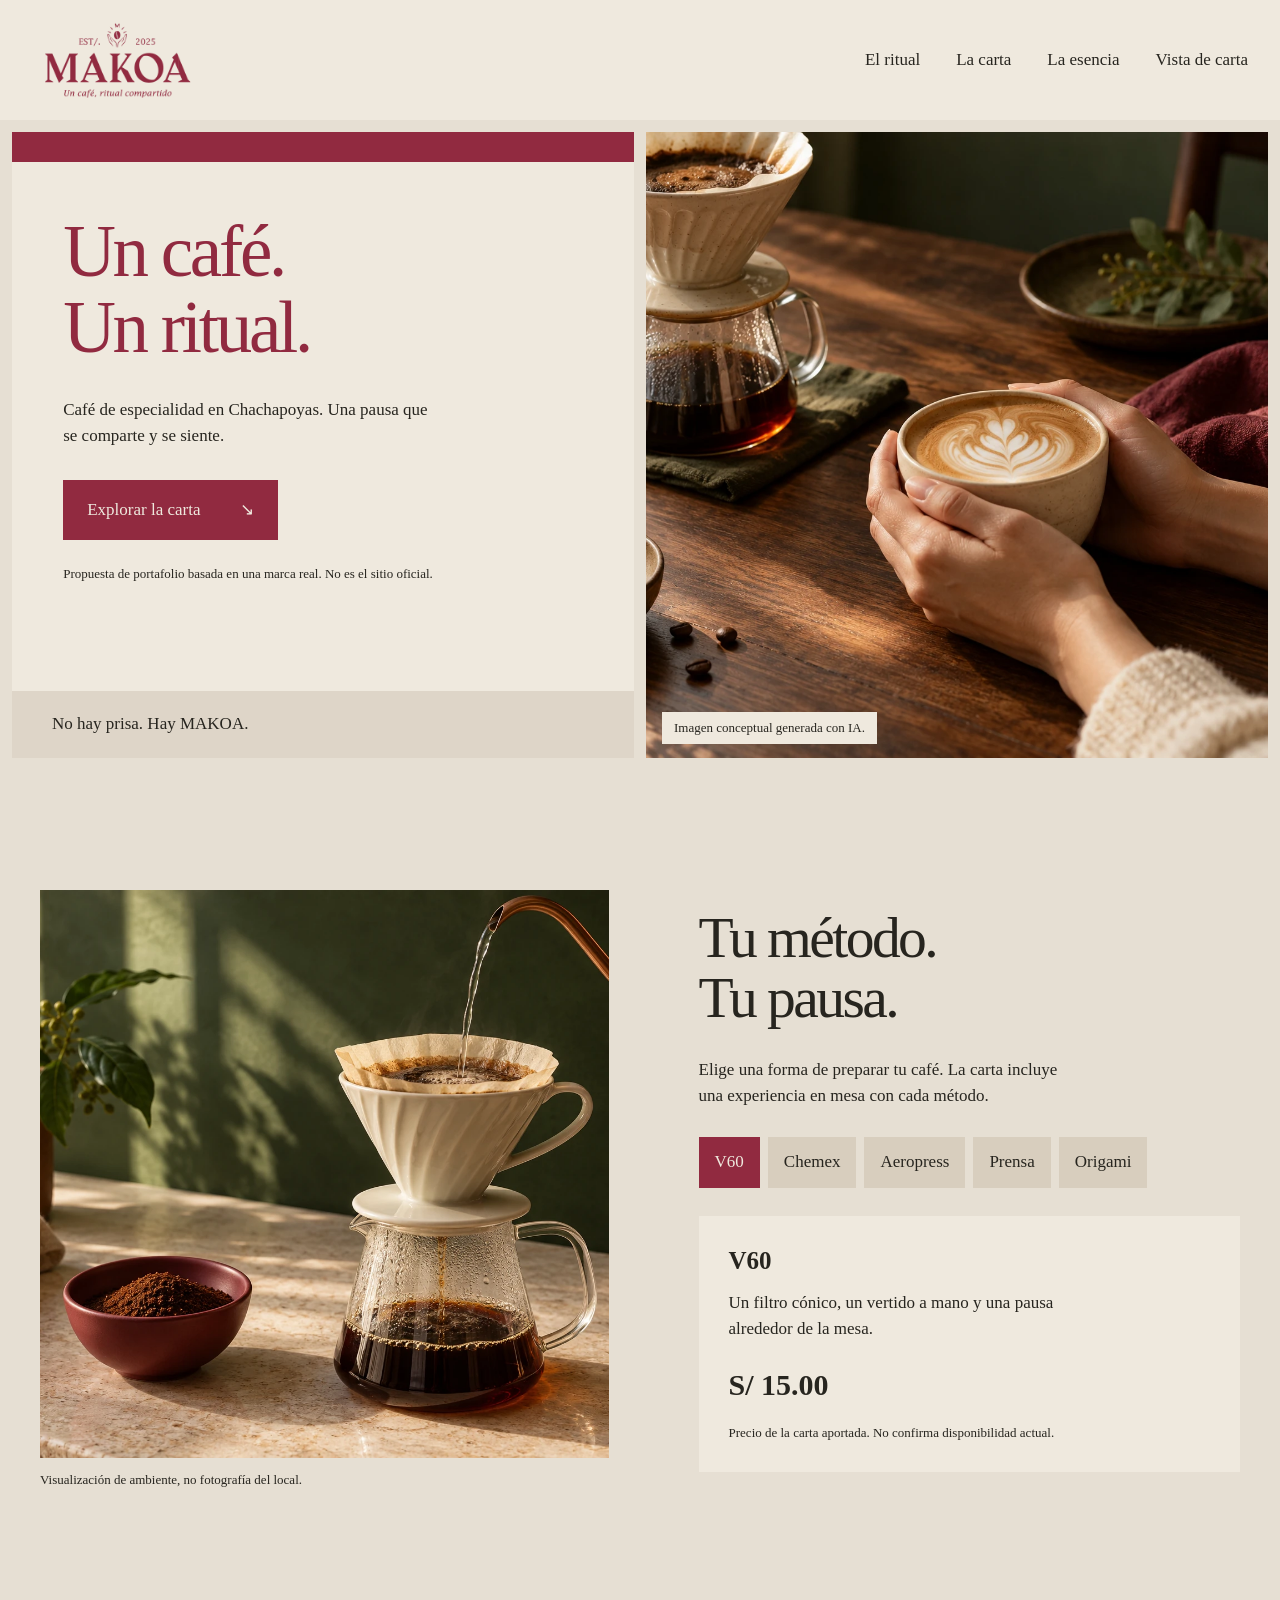
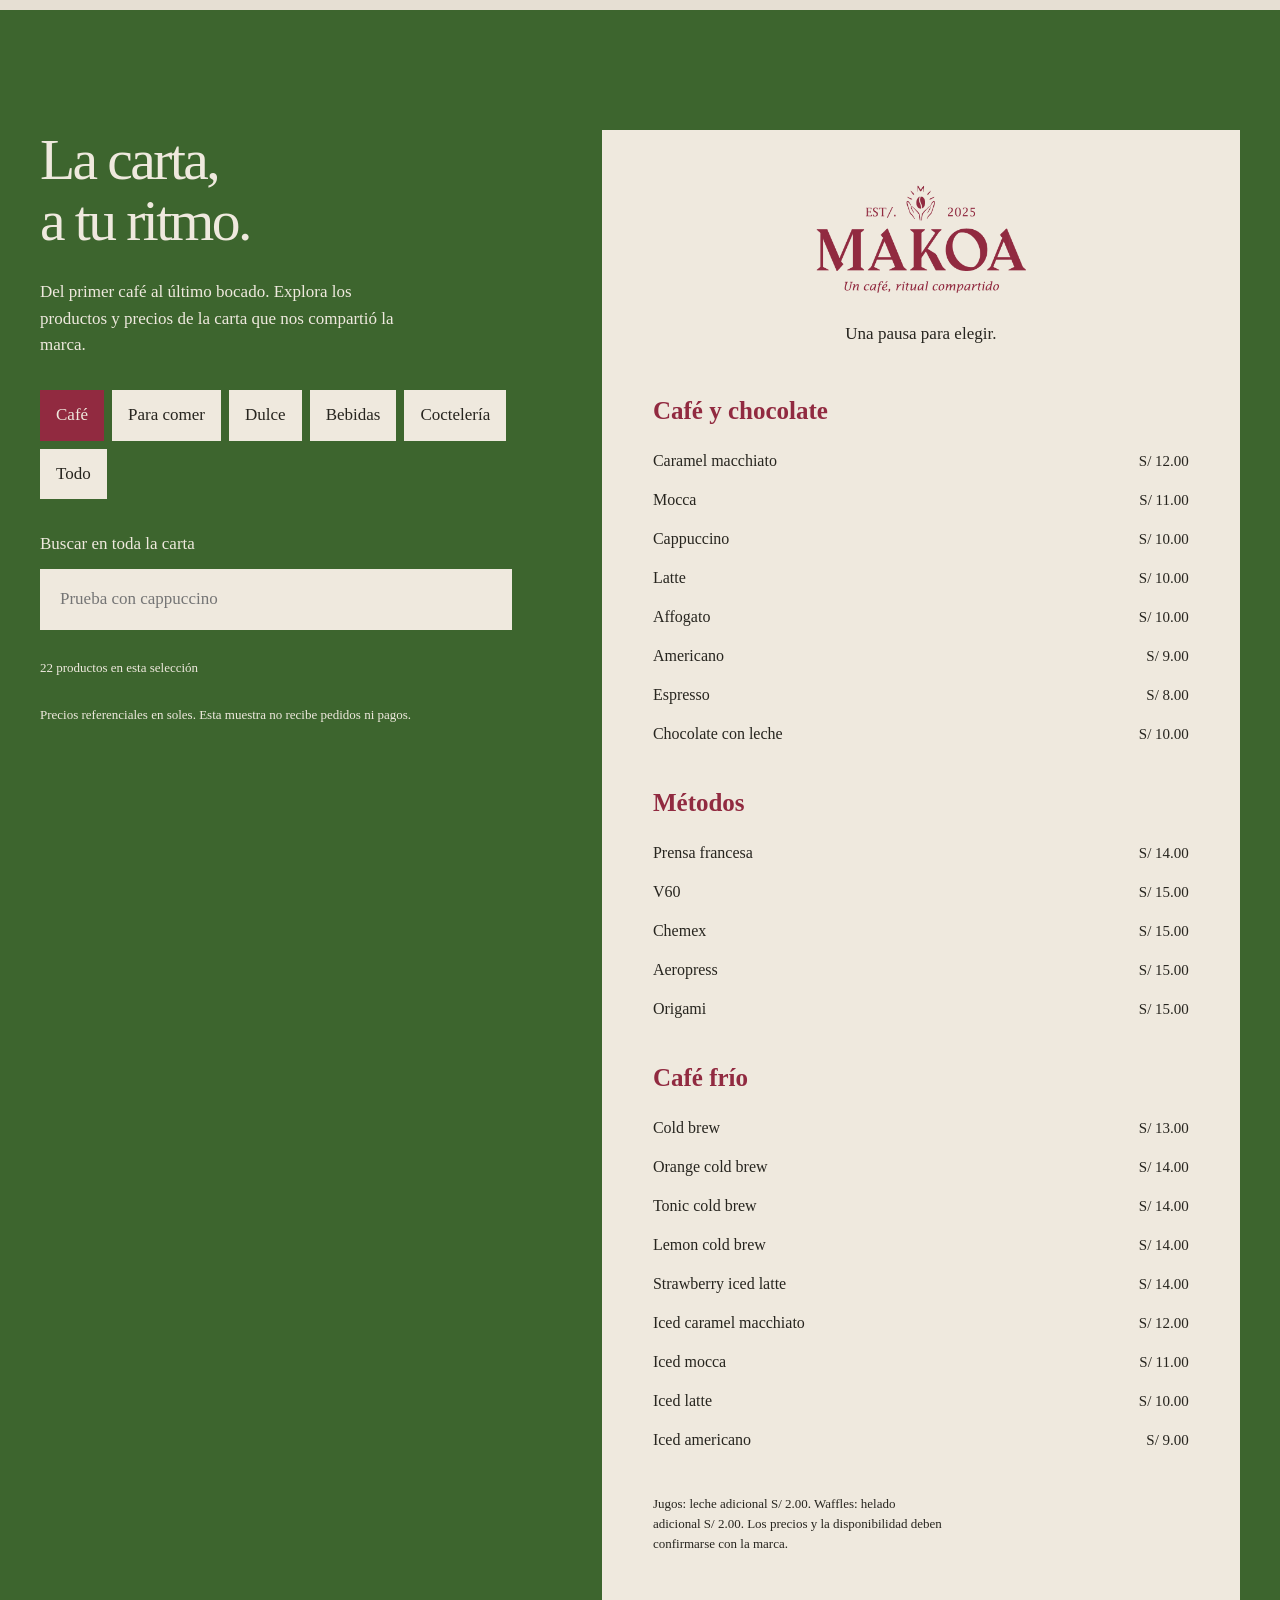
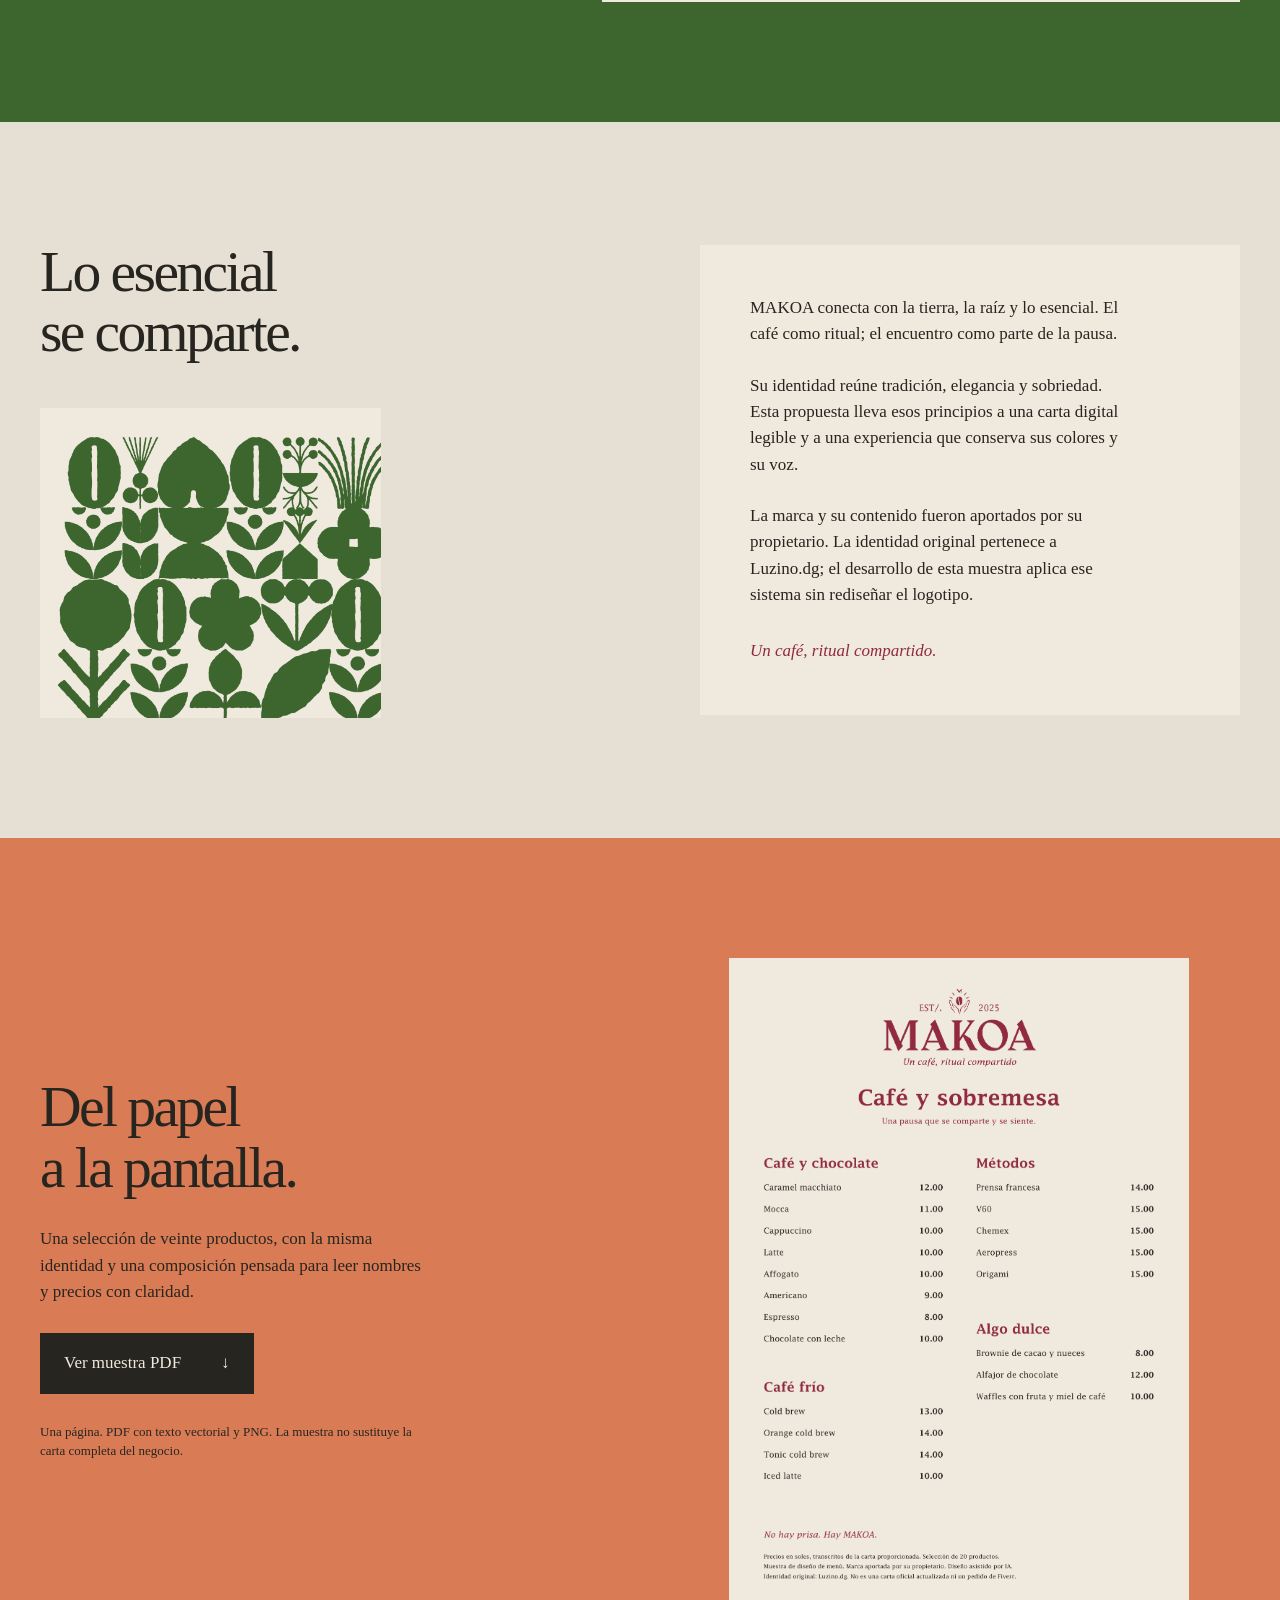
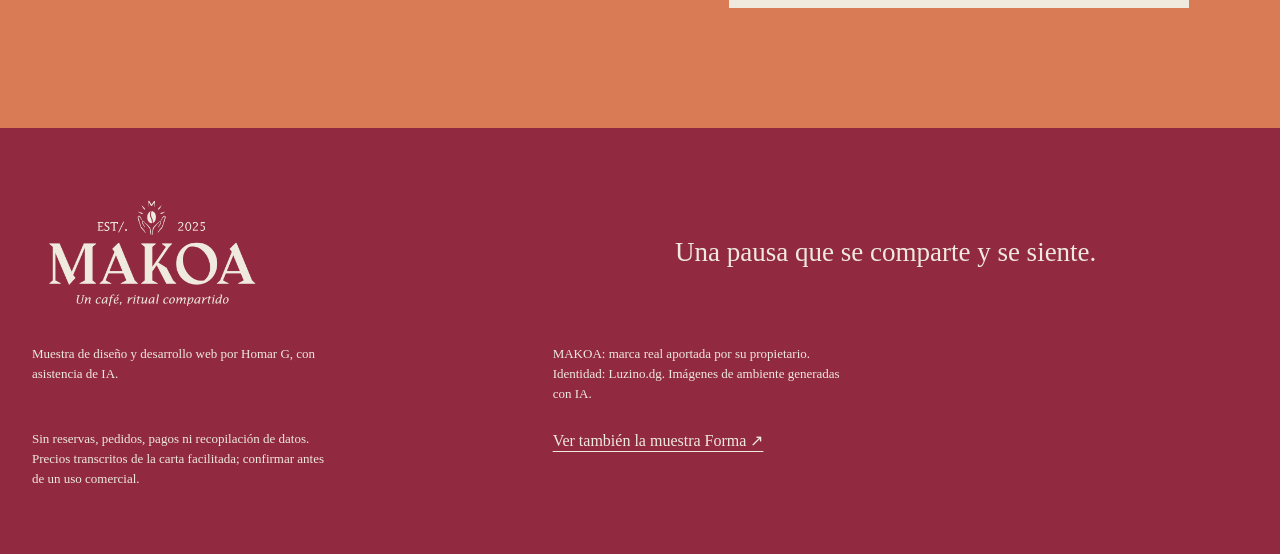
==== makoa/index.html @ bdd4b9a6 "Publish MAKOA as a second responsive portfolio concept Preserve Forma at the root. Add the owner-sup" ====
<!doctype html><html lang="es"><head><meta charset="utf-8"><meta name="viewport" content="width=device-width,initial-scale=1"><title>MAKOA · Un café, ritual compartido · Muestra web</title><meta name="description" content="Muestra de desarrollo web para MAKOA: carta filtrable y métodos de café, basada en identidad y carta aportadas por su propietario."><meta name="theme-color" content="#912A40"><link rel="stylesheet" href="styles.css"><script src="script.js" defer></script></head><body>
<a class="skip" href="#contenido">Saltar al contenido</a><header><a class="brand" href="#inicio" aria-label="MAKOA, inicio"><img src="assets/logo-original.png" width="844" height="416" alt="MAKOA. Un café, ritual compartido."></a><button class="nav-toggle" aria-controls="nav" aria-expanded="false">Menú</button><nav id="nav" aria-label="Navegación principal"><a href="#ritual">El ritual</a><a href="#carta">La carta</a><a href="#esencia">La esencia</a><a href="#vista">Vista de carta</a></nav></header>
<main id="contenido"><section class="hero" id="inicio"><div class="hero-card"><div class="brand-band" aria-hidden="true"></div><div class="hero-copy"><h1>Un café.<br>Un ritual.</h1><p>Café de especialidad en Chachapoyas. Una pausa que se comparte y se siente.</p><a class="button" href="#carta">Explorar la carta <span aria-hidden="true">↘</span></a><p class="small">Propuesta de portafolio basada en una marca real. No es el sitio oficial.</p></div><div class="card-foot">No hay prisa. Hay MAKOA.</div></div><figure class="hero-image"><img src="assets/ritual.webp" width="1536" height="1024" alt="Visualización conceptual de un café entre las manos, con una cafetera de filtro sobre madera."><figcaption>Imagen conceptual generada con IA.</figcaption></figure></section>
<section class="ritual section" id="ritual"><figure><img src="assets/metodo.webp" width="1536" height="1024" loading="lazy" alt="Visualización conceptual de un V60 y una jarra de café bajo luz natural."><figcaption>Visualización de ambiente, no fotografía del local.</figcaption></figure><div class="ritual-copy"><h2>Tu método.<br>Tu pausa.</h2><p>Elige una forma de preparar tu café. La carta incluye una experiencia en mesa con cada método.</p><div class="method-tabs" role="group" aria-label="Elegir método de café"><button data-method="V60" aria-pressed="true">V60</button><button data-method="Chemex" aria-pressed="false">Chemex</button><button data-method="Aeropress" aria-pressed="false">Aeropress</button><button data-method="Prensa francesa" aria-pressed="false">Prensa</button><button data-method="Origami" aria-pressed="false">Origami</button></div><div class="method-result" aria-live="polite"><h3 id="method-name">V60</h3><p id="method-note">Un filtro cónico, un vertido a mano y una pausa alrededor de la mesa.</p><strong id="method-price">S/ 15.00</strong><p class="small">Precio de la carta aportada. No confirma disponibilidad actual.</p></div></div></section>
<section class="menu-section section" id="carta"><div class="menu-intro"><h2>La carta,<br>a tu ritmo.</h2><p>Del primer café al último bocado. Explora los productos y precios de la carta que nos compartió la marca.</p><div class="filters" role="group" aria-label="Filtrar la carta"><button data-filter="cafe" aria-pressed="true">Café</button><button data-filter="comer" aria-pressed="false">Para comer</button><button data-filter="dulce" aria-pressed="false">Dulce</button><button data-filter="bebidas" aria-pressed="false">Bebidas</button><button data-filter="cocktails" aria-pressed="false">Coctelería</button><button data-filter="all" aria-pressed="false">Todo</button></div><label class="search-label" for="menu-search">Buscar en toda la carta</label><input id="menu-search" type="search" placeholder="Prueba con cappuccino" autocomplete="off"><p id="result-count" class="small" role="status">Carta completa disponible sin JavaScript.</p><p class="small">Precios referenciales en soles. Esta muestra no recibe pedidos ni pagos.</p></div><div class="menu-sheet"><div class="menu-sheet-head"><img src="assets/logo-original.png" width="844" height="416" alt="MAKOA"><p>Una pausa para elegir.</p></div><div id="menu-items"><section class="menu-group" data-category="cafe"><h3>Café y chocolate</h3><ul><li data-name="caramel macchiato"><span>Caramel macchiato</span><strong>S/ 12.00</strong></li><li data-name="mocca"><span>Mocca</span><strong>S/ 11.00</strong></li><li data-name="cappuccino"><span>Cappuccino</span><strong>S/ 10.00</strong></li><li data-name="latte"><span>Latte</span><strong>S/ 10.00</strong></li><li data-name="affogato"><span>Affogato</span><strong>S/ 10.00</strong></li><li data-name="americano"><span>Americano</span><strong>S/ 9.00</strong></li><li data-name="espresso"><span>Espresso</span><strong>S/ 8.00</strong></li><li data-name="chocolate con leche"><span>Chocolate con leche</span><strong>S/ 10.00</strong></li></ul></section><section class="menu-group" data-category="cafe"><h3>Métodos</h3><ul><li data-name="prensa francesa"><span>Prensa francesa</span><strong>S/ 14.00</strong></li><li data-name="v60"><span>V60</span><strong>S/ 15.00</strong></li><li data-name="chemex"><span>Chemex</span><strong>S/ 15.00</strong></li><li data-name="aeropress"><span>Aeropress</span><strong>S/ 15.00</strong></li><li data-name="origami"><span>Origami</span><strong>S/ 15.00</strong></li></ul></section><section class="menu-group" data-category="cafe"><h3>Café frío</h3><ul><li data-name="cold brew"><span>Cold brew</span><strong>S/ 13.00</strong></li><li data-name="orange cold brew"><span>Orange cold brew</span><strong>S/ 14.00</strong></li><li data-name="tonic cold brew"><span>Tonic cold brew</span><strong>S/ 14.00</strong></li><li data-name="lemon cold brew"><span>Lemon cold brew</span><strong>S/ 14.00</strong></li><li data-name="strawberry iced latte"><span>Strawberry iced latte</span><strong>S/ 14.00</strong></li><li data-name="iced caramel macchiato"><span>Iced caramel macchiato</span><strong>S/ 12.00</strong></li><li data-name="iced mocca"><span>Iced mocca</span><strong>S/ 11.00</strong></li><li data-name="iced latte"><span>Iced latte</span><strong>S/ 10.00</strong></li><li data-name="iced americano"><span>Iced americano</span><strong>S/ 9.00</strong></li></ul></section><section class="menu-group" data-category="comer"><h3>Desayunos</h3><ul><li data-name="desayuno chachapoyas"><span>Desayuno Chachapoyas</span><strong>S/ 20.00</strong></li><li data-name="desayuno regional"><span>Desayuno regional</span><strong>S/ 18.00</strong></li><li data-name="desayuno americano"><span>Desayuno americano</span><strong>S/ 16.00</strong></li></ul></section><section class="menu-group" data-category="comer"><h3>Brunch</h3><ul><li data-name="soufflé makoa"><span>Soufflé MAKOA</span><strong>S/ 20.00</strong></li><li data-name="hamburguesa de res"><span>Hamburguesa de res</span><strong>S/ 16.00</strong></li></ul></section><section class="menu-group" data-category="comer"><h3>Ensaladas</h3><ul><li data-name="a lo pobre"><span>A lo pobre</span><strong>S/ 20.00</strong></li><li data-name="makoa"><span>MAKOA</span><strong>S/ 20.00</strong></li><li data-name="chacha"><span>Chacha</span><strong>S/ 16.00</strong></li><li data-name="césar"><span>César</span><strong>S/ 16.00</strong></li></ul></section><section class="menu-group" data-category="comer"><h3>Opciones veganas</h3><ul><li data-name="green salad"><span>Green salad</span><strong>S/ 16.00</strong></li><li data-name="red burger"><span>Red burger</span><strong>S/ 15.00</strong></li></ul></section><section class="menu-group" data-category="comer"><h3>Piqueos</h3><ul><li data-name="patacones rellenos"><span>Patacones rellenos</span><strong>S/ 24.00</strong></li><li data-name="alitas bbq, acevichadas o maracuyá"><span>Alitas BBQ, acevichadas o maracuyá</span><strong>S/ 24.00</strong></li><li data-name="tequeños artesanales"><span>Tequeños artesanales</span><strong>S/ 18.00</strong></li><li data-name="tamal de cerdo"><span>Tamal de cerdo</span><strong>S/ 5.00</strong></li><li data-name="humita de queso"><span>Humita de queso</span><strong>S/ 5.00</strong></li><li data-name="juane de pollo"><span>Juane de pollo</span><strong>S/ 10.00</strong></li></ul></section><section class="menu-group" data-category="comer"><h3>Sándwiches</h3><ul><li data-name="pollo con apio"><span>Pollo con apio</span><strong>S/ 9.00</strong></li><li data-name="mixto en ciabatta"><span>Mixto en ciabatta</span><strong>S/ 11.00</strong></li><li data-name="triple clásico"><span>Triple clásico</span><strong>S/ 12.00</strong></li><li data-name="sándwich de chancho frito"><span>Sándwich de chancho frito</span><strong>S/ 14.00</strong></li></ul></section><section class="menu-group" data-category="dulce"><h3>Postres</h3><ul><li data-name="brownie de cacao y nueces"><span>Brownie de cacao y nueces</span><strong>S/ 8.00</strong></li><li data-name="alfajor de chocolate"><span>Alfajor de chocolate</span><strong>S/ 12.00</strong></li><li data-name="waffles con fruta y miel de café"><span>Waffles con fruta y miel de café</span><strong>S/ 10.00</strong></li><li data-name="mango"><span>Mango</span><strong>S/ 15.00</strong></li><li data-name="grano de café"><span>Grano de café</span><strong>S/ 15.00</strong></li><li data-name="coco"><span>Coco</span><strong>S/ 15.00</strong></li></ul></section><section class="menu-group" data-category="bebidas"><h3>Infusiones naturales</h3><ul><li data-name="manzanilla"><span>Manzanilla</span><strong>S/ 5.00</strong></li><li data-name="menta"><span>Menta</span><strong>S/ 5.00</strong></li><li data-name="cedrón"><span>Cedrón</span><strong>S/ 5.00</strong></li><li data-name="hierba luisa"><span>Hierba luisa</span><strong>S/ 6.00</strong></li><li data-name="menta y limón"><span>Menta y limón</span><strong>S/ 6.00</strong></li><li data-name="frutos rojos"><span>Frutos rojos</span><strong>S/ 7.00</strong></li><li data-name="jamaica"><span>Jamaica</span><strong>S/ 7.00</strong></li><li data-name="mate de coca"><span>Mate de coca</span><strong>S/ 5.00</strong></li></ul></section><section class="menu-group" data-category="bebidas"><h3>Frappes</h3><ul><li data-name="café"><span>Café</span><strong>S/ 13.00</strong></li><li data-name="mocca"><span>Mocca</span><strong>S/ 13.00</strong></li><li data-name="oreo"><span>Oreo</span><strong>S/ 13.00</strong></li><li data-name="menta"><span>Menta</span><strong>S/ 13.00</strong></li><li data-name="fresa"><span>Fresa</span><strong>S/ 13.00</strong></li></ul></section><section class="menu-group" data-category="bebidas"><h3>Jugos naturales</h3><ul><li data-name="arándano"><span>Arándano</span><strong>S/ 11.00</strong></li><li data-name="fresa"><span>Fresa</span><strong>S/ 10.00</strong></li><li data-name="mango"><span>Mango</span><strong>S/ 8.00</strong></li><li data-name="melón"><span>Melón</span><strong>S/ 9.00</strong></li><li data-name="plátano"><span>Plátano</span><strong>S/ 9.00</strong></li><li data-name="naranja"><span>Naranja</span><strong>S/ 8.00</strong></li><li data-name="papaya"><span>Papaya</span><strong>S/ 7.00</strong></li><li data-name="piña"><span>Piña</span><strong>S/ 7.00</strong></li></ul></section><section class="menu-group" data-category="cocktails"><h3>Coctelería suave</h3><ul><li data-name="negroni de café"><span>Negroni de café</span><strong>S/ 20.00</strong></li><li data-name="rojo pasión"><span>Rojo pasión</span><strong>S/ 20.00</strong></li><li data-name="spritz andino"><span>Spritz andino</span><strong>S/ 20.00</strong></li><li data-name="amazonas"><span>Amazonas</span><strong>S/ 20.00</strong></li><li data-name="espresso martini"><span>Espresso Martini</span><strong>S/ 18.00</strong></li><li data-name="chilcano"><span>Chilcano</span><strong>S/ 15.00</strong></li><li data-name="pisco sour"><span>Pisco sour</span><strong>S/ 15.00</strong></li></ul></section><section class="menu-group" data-category="bebidas"><h3>Otras bebidas</h3><ul><li data-name="cerveza artesanal"><span>Cerveza artesanal</span><strong>S/ 13.00</strong></li><li data-name="gaseosa"><span>Gaseosa</span><strong>S/ 5.00</strong></li><li data-name="agua sin gas"><span>Agua sin gas</span><strong>S/ 4.00</strong></li><li data-name="agua con gas"><span>Agua con gas</span><strong>S/ 4.00</strong></li></ul></section></div><p id="no-results" hidden>No encontramos ese producto. Prueba otra búsqueda o muestra todo.</p><p class="menu-notes">Jugos: leche adicional S/ 2.00. Waffles: helado adicional S/ 2.00. Los precios y la disponibilidad deben confirmarse con la marca.</p></div></section>
<section class="essence section" id="esencia"><div class="essence-title"><h2>Lo esencial<br>se comparte.</h2><img src="assets/patron-original.png" loading="lazy" width="2280" height="2075" alt="Patrón vegetal original del manual de identidad de MAKOA."></div><div class="brand-letter"><p>MAKOA conecta con la tierra, la raíz y lo esencial. El café como ritual; el encuentro como parte de la pausa.</p><p>Su identidad reúne tradición, elegancia y sobriedad. Esta propuesta lleva esos principios a una carta digital legible y a una experiencia que conserva sus colores y su voz.</p><p>La marca y su contenido fueron aportados por su propietario. La identidad original pertenece a Luzino.dg; el desarrollo de esta muestra aplica ese sistema sin rediseñar el logotipo.</p><p class="signature">Un café, ritual compartido.</p></div></section>
<section class="preview-section section" id="vista"><div class="preview-copy"><h2>Del papel<br>a la pantalla.</h2><p>Una selección de veinte productos, con la misma identidad y una composición pensada para leer nombres y precios con claridad.</p><a class="button" href="assets/makoa-menu-seleccion.pdf" download>Ver muestra PDF <span aria-hidden="true">↓</span></a><p class="small">Una página. PDF con texto vectorial y PNG. La muestra no sustituye la carta completa del negocio.</p></div><a class="menu-preview" href="assets/makoa-menu-seleccion.pdf" aria-label="Abrir la muestra de carta en PDF"><img src="assets/menu-seleccion.png" width="1273" height="1800" loading="lazy" alt="Diseño de una selección de veinte productos de MAKOA, con el logo original y precios en soles."></a><img class="menu-detail" src="assets/menu-detalle.png" width="1273" height="980" loading="lazy" alt="Detalle de la composición y alineación de precios de la muestra de menú MAKOA."></section></main>
<footer><img src="assets/logo-claro.png" width="840" height="416" alt="MAKOA"><p>Una pausa que se comparte y se siente.</p><div><p>Muestra de diseño y desarrollo web por Homar G, con asistencia de IA.</p><p>MAKOA: marca real aportada por su propietario. Identidad: Luzino.dg. Imágenes de ambiente generadas con IA.</p><p>Sin reservas, pedidos, pagos ni recopilación de datos. Precios transcritos de la carta facilitada; confirmar antes de un uso comercial.</p><a href="../">Ver también la muestra Forma ↗</a></div></footer></body></html>
---- makoa/styles.css ----
*{box-sizing:border-box}html{scroll-behavior:smooth;scroll-padding-top:22px}body{margin:0;background:#e6dfd3;color:#27251f;font-family:'Lucida Fax',Georgia,serif;font-size:17px;line-height:1.55}button,input{font:inherit}a{color:inherit}img{display:block;max-width:100%;height:auto}button,a,input{-webkit-tap-highlight-color:transparent}button,a.button{touch-action:manipulation}button{cursor:pointer}a:focus-visible,button:focus-visible,input:focus-visible{outline:3px solid #3d652e;outline-offset:6px}button:active,.button:active{transform:scale(.98)}.skip{position:absolute;left:16px;top:-70px;background:#efe9de;padding:12px;z-index:20}.skip:focus{top:12px}header{max-width:1480px;margin:auto;padding:18px 32px;display:flex;align-items:center;justify-content:space-between;gap:24px;background:#efe9de}.brand{width:170px;display:block}.brand img{width:100%}nav{display:flex;gap:36px;align-items:center}nav a{text-decoration:none;padding:12px 0}nav a:hover{text-decoration:underline;text-underline-offset:6px}.nav-toggle{display:none}.hero{max-width:1480px;margin:auto;display:grid;grid-template-columns:1fr 1fr;gap:12px;padding:12px;min-height:650px}.hero-card{background:#efe9de;display:flex;flex-direction:column}.brand-band{height:30px;background:#912a40}.hero-copy{padding:52px clamp(26px,4vw,66px) 30px;flex:1}h1,h2,h3,p{margin:0}h1,h2{font-weight:400;letter-spacing:-.045em;line-height:1.05}h1{font-size:clamp(52px,5.7vw,88px);color:#912a40}h2{font-size:clamp(43px,4.5vw,68px)}h3{font-size:25px;line-height:1.2;font-weight:600}p{max-width:45ch}.hero-copy>p{margin:30px 0}.button{background:#912a40;color:#efe9de;display:inline-flex;align-items:center;justify-content:space-between;gap:40px;text-decoration:none;padding:17px 24px;min-height:54px;transition:transform 160ms cubic-bezier(.2,.8,.2,1)}.button:hover{background:#792236}.small{font-size:13px;line-height:1.5;max-width:58ch}.hero-copy>.small{margin:24px 0 0}.card-foot{padding:20px 40px;background:#ded5c8;font-size:17px}.hero-image{margin:0;position:relative;min-height:580px;overflow:hidden}.hero-image>img{width:100%;height:100%;object-fit:cover;object-position:58% center;animation:drift 18s ease-in-out infinite alternate}.hero-image figcaption{position:absolute;bottom:14px;left:16px;padding:6px 12px;background:#efe9de;font-size:13px}.section{max-width:1440px;margin:0 auto;padding:120px 40px;scroll-margin-top:20px}.ritual{display:grid;grid-template-columns:1.05fr 1fr;align-items:center;gap:90px}.ritual figure{margin:0}.ritual figure img{width:100%;aspect-ratio:1/1;object-fit:cover}.ritual figcaption{font-size:13px;margin-top:12px}.ritual-copy>p{margin:28px 0}.method-tabs,.filters{display:flex;gap:8px;flex-wrap:wrap}.method-tabs button,.filters button{background:#d8cebe;color:#27251f;border:0;padding:12px 16px;min-height:48px;transition:transform 160ms cubic-bezier(.2,.8,.2,1)}.method-tabs button[aria-pressed=true],.filters button[aria-pressed=true]{background:#912a40;color:#efe9de}.method-result{margin-top:28px;background:#efe9de;padding:30px}.method-result p{margin-top:14px}.method-result>strong{display:block;font-size:30px;margin-top:20px;font-variant-numeric:tabular-nums}.menu-section{display:grid;grid-template-columns:.85fr 1.15fr;gap:90px;background:#3d652e;color:#efe9de;max-width:none;padding-left:max(40px,calc((100% - 1360px)/2));padding-right:max(40px,calc((100% - 1360px)/2));align-items:start}.menu-intro{position:sticky;top:28px;max-width:480px}.menu-intro>p{margin:28px 0}.filters{margin:32px 0}.filters button{background:#efe9de}.filters button[aria-pressed=true]{background:#912a40}.search-label{display:block;margin-bottom:12px}#menu-search{width:100%;min-width:0;padding:15px 18px;background:#efe9de;color:#27251f;border:2px solid transparent;border-radius:0;font-size:17px;min-height:54px}#menu-search:focus-visible{outline-color:#efe9de}.menu-sheet{background:#efe9de;color:#27251f;padding:48px clamp(26px,4vw,62px)}.menu-sheet-head{text-align:center;margin-bottom:48px}.menu-sheet-head img{width:245px;margin:auto}.menu-sheet-head p{margin:22px auto 0}.menu-group{margin:0 0 42px}.menu-group h3{color:#912a40;margin-bottom:23px;font-size:25px}.menu-group ul{list-style:none;padding:0;margin:0}.menu-group li{display:flex;justify-content:space-between;align-items:baseline;gap:20px;margin-bottom:15px;font-size:16px;line-height:1.5}.menu-group li span{max-width:73%;overflow-wrap:anywhere}.menu-group li strong{white-space:nowrap;font-size:15px;font-variant-numeric:tabular-nums;font-weight:400}.menu-notes{font-size:13px;margin-top:30px}#no-results{padding:30px 0}.essence{display:grid;grid-template-columns:1fr 1fr;gap:120px;align-items:center}.essence-title img{width:80%;margin-top:45px;max-height:310px;object-fit:contain;object-position:left}.brand-letter{background:#efe9de;padding:50px}.brand-letter p{margin-bottom:25px}.brand-letter .signature{color:#912a40;font-style:italic;margin:30px 0 0}.preview-section{display:grid;grid-template-columns:1fr 1fr;gap:75px;align-items:center;background:#d97c56}.preview-copy>p{margin:28px 0}.preview-copy .button{background:#27251f}.menu-preview{display:block;max-width:460px;justify-self:center;transition:transform 200ms cubic-bezier(.2,.8,.2,1)}.menu-preview:hover{transform:translateY(-5px)}.menu-detail{display:none}footer{background:#912a40;color:#efe9de;padding:65px max(32px,calc((100% - 1360px)/2));display:grid;grid-template-columns:1fr 1fr;gap:32px 70px}footer>img{width:240px}footer>p{align-self:center;font-size:27px}footer>div{grid-column:1/-1;display:grid;grid-template-columns:1fr 1.4fr;gap:24px;font-size:13px}footer a{font-size:16px;text-underline-offset:5px}body.js .menu-group[hidden],body.js .menu-group li[hidden],[hidden]{display:none!important}@keyframes drift{from{transform:scale(1)}to{transform:scale(1.045)}}@media(max-width:1000px){nav{gap:22px}.section{padding:90px 28px}.ritual,.essence{gap:45px}.menu-section{gap:40px}.hero-copy{padding:40px 30px}.brand-letter{padding:35px}}@media(max-width:700px){body{font-size:16px}header{padding:12px 20px}.brand{width:135px}.nav-toggle{display:block;border:0;background:#912a40;color:#efe9de;padding:12px 17px;min-height:46px}nav{display:none;position:absolute;top:95px;left:16px;right:16px;padding:22px;background:#efe9de;z-index:5;box-shadow:0 12px 25px #27251f22}nav.open{display:flex;flex-direction:column;gap:4px;align-items:stretch}nav a{padding:12px}.hero{display:flex;flex-direction:column;gap:0;padding:0 12px 12px;min-height:0}.hero-image{order:-1;height:290px;min-height:0}.hero-image>img{height:290px;object-position:center 54%}.hero-image figcaption{bottom:10px;font-size:13px}.hero-copy{padding:34px 24px 26px}h1{font-size:52px}h2{font-size:38px}h3{font-size:23px}.brand-band{height:18px}.hero-copy>p{margin:24px 0}.small{font-size:13px}.card-foot{padding:18px 24px}.section{padding:74px 22px}.ritual,.essence,.preview-section,.menu-section{grid-template-columns:1fr;gap:40px}.ritual figure img{aspect-ratio:4/3}.ritual-copy>p{margin:24px 0}.method-result{padding:24px}.method-tabs button,.filters button{font-size:15px;padding:11px 12px}.menu-intro{position:static;max-width:none}.menu-sheet{padding:32px 22px}.menu-sheet-head img{width:220px}.menu-group li{gap:12px}.menu-group li span{max-width:69%}.menu-group li strong{font-size:14px}.menu-group h3{font-size:23px}.brand-letter{padding:28px}.essence-title img{display:none}.menu-preview{max-width:390px;width:100%}footer{padding:42px 22px;grid-template-columns:1fr;gap:28px}footer>img{width:220px}footer>p{font-size:24px}footer>div{grid-template-columns:1fr;gap:20px}.preview-copy .button{width:100%}}@media(max-width:360px){h1{font-size:47px}h2{font-size:34px}.hero-copy{padding:30px 20px}.section{padding-left:18px;padding-right:18px}.menu-sheet{padding:28px 18px}.menu-group li{font-size:15px}.menu-group li strong{font-size:13px}}@media(prefers-reduced-motion:reduce){html{scroll-behavior:auto}*,*:before,*:after{animation:none!important;transition:none!important}.hero-image>img{transform:none!important}}
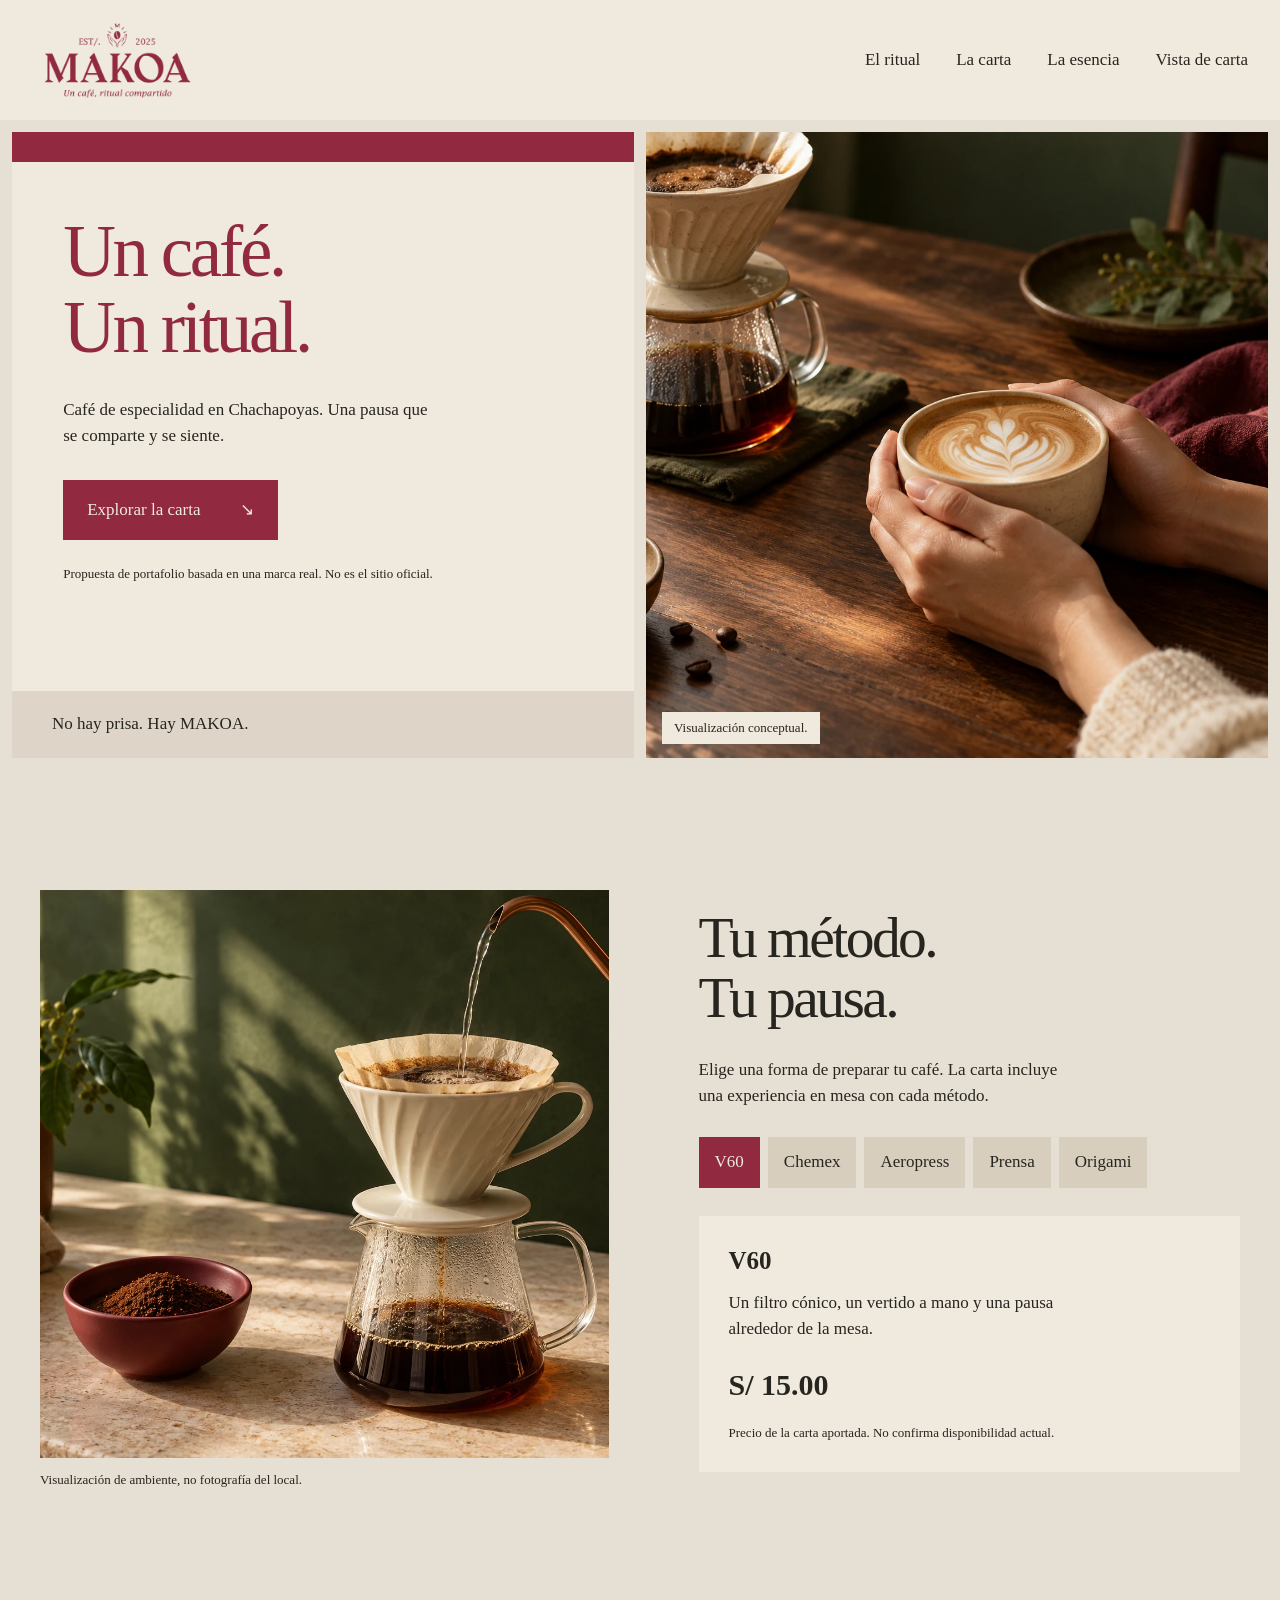
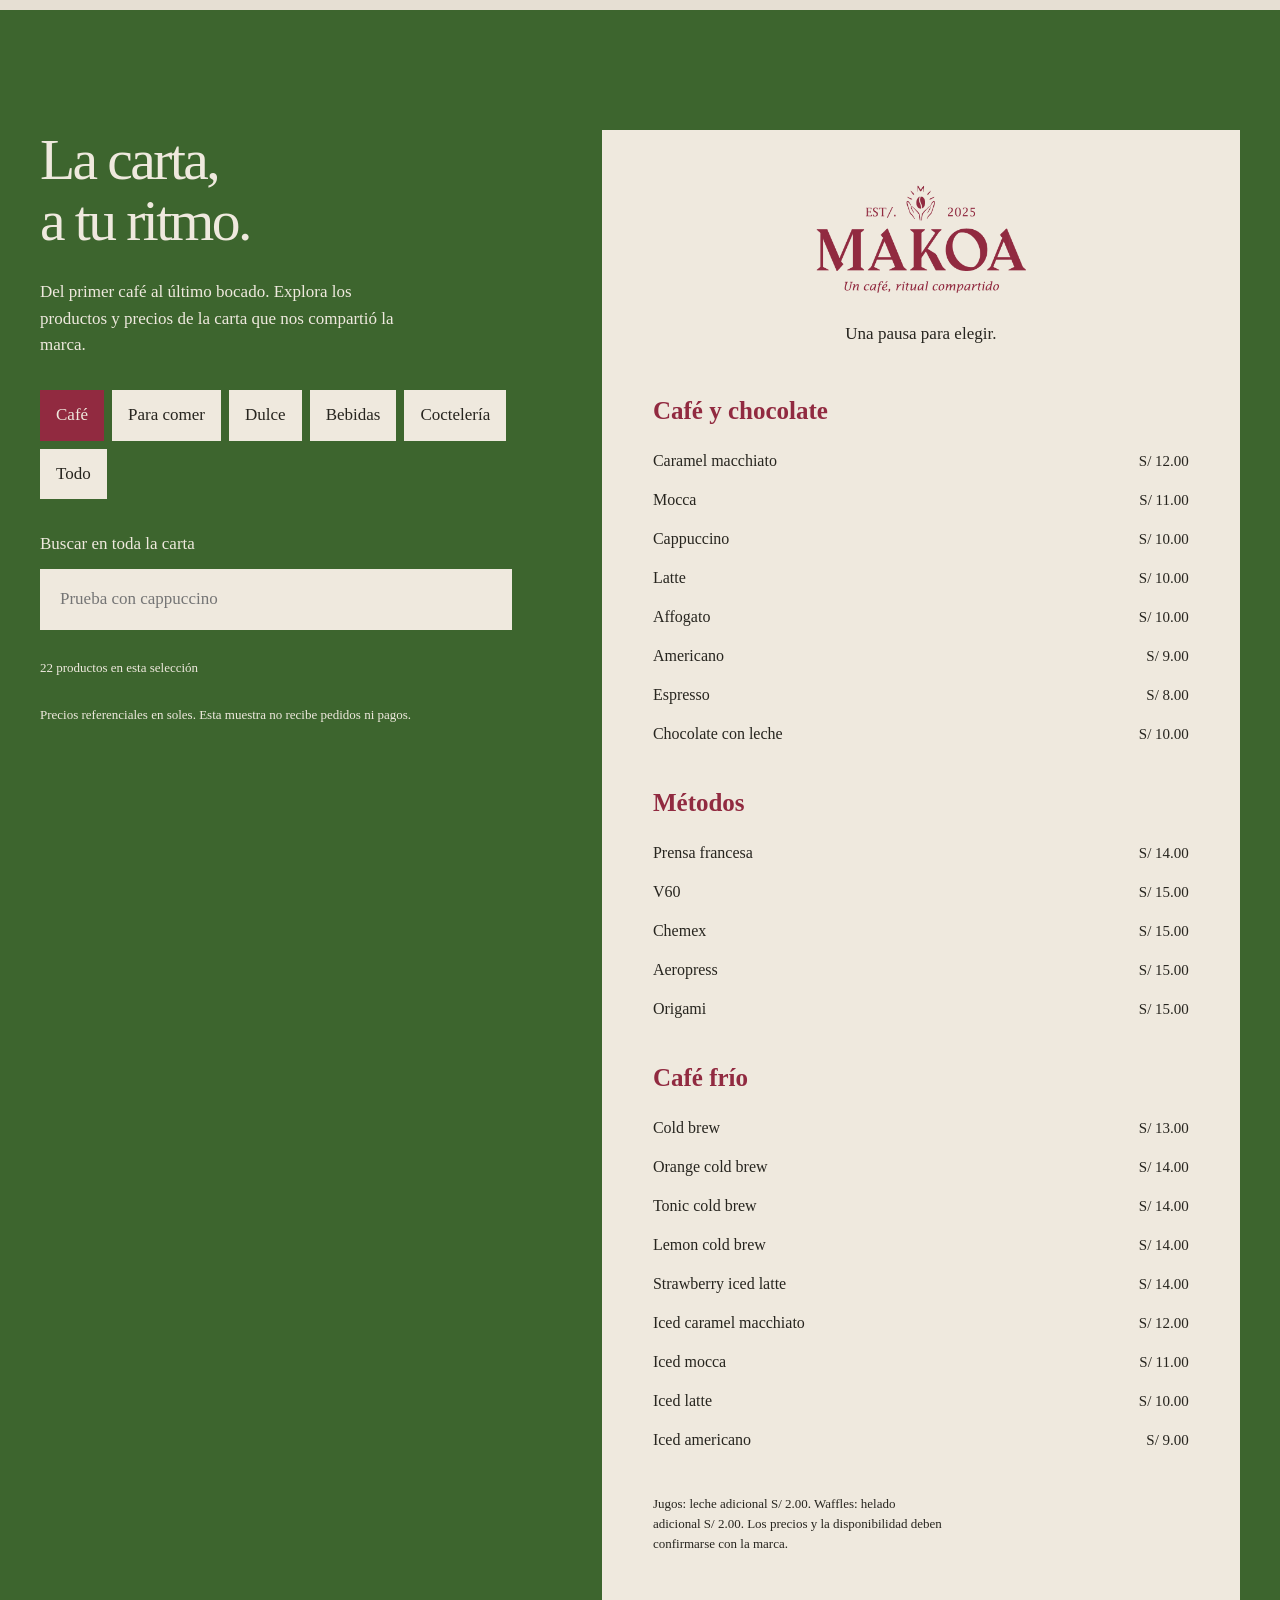
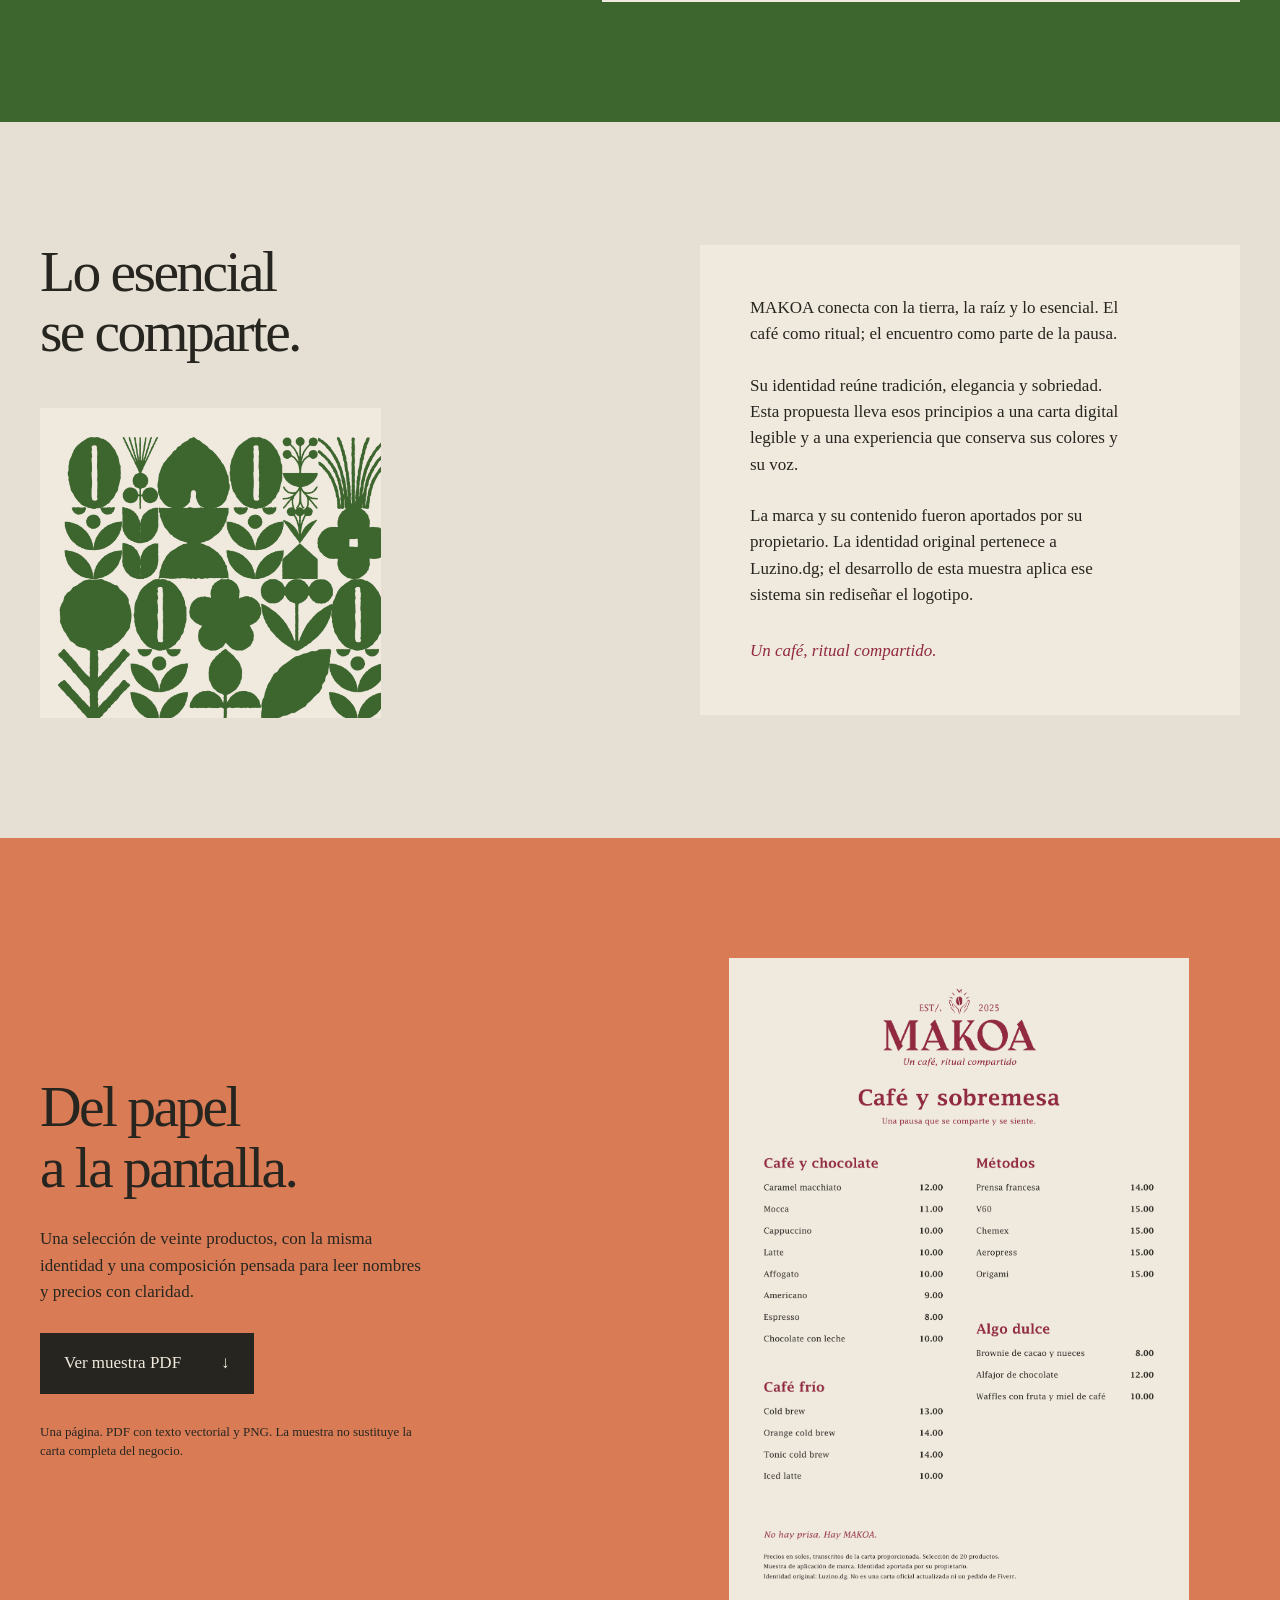
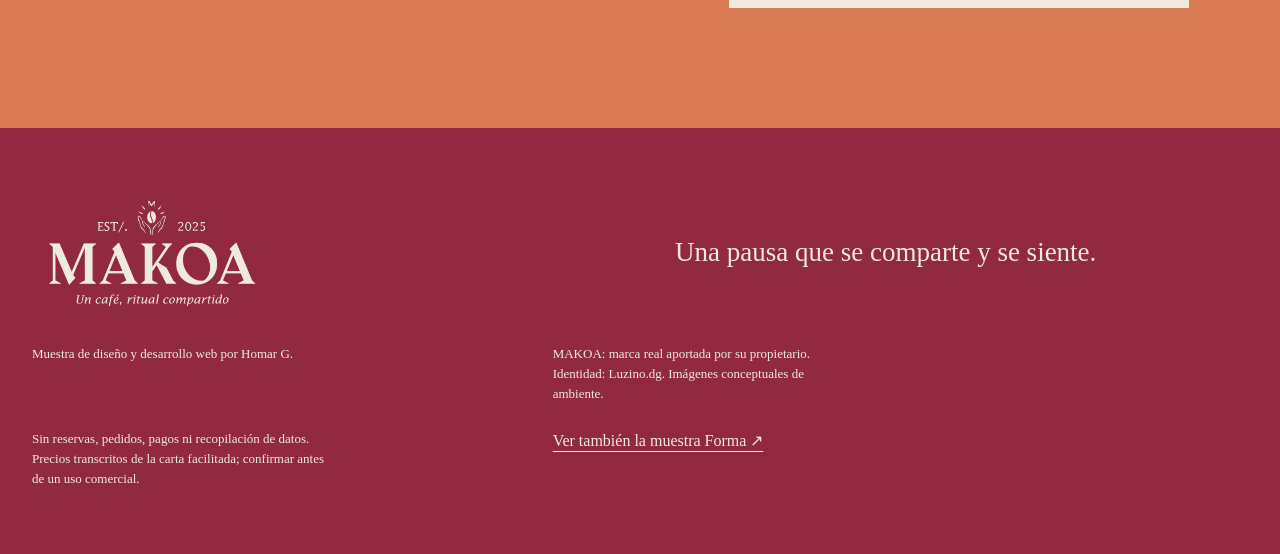
==== commit 6f6277b1: "Refine MAKOA web presentation for the website portfolio" ====
--- a/makoa/index.html
+++ b/makoa/index.html
@@ -1,8 +1,8 @@
 <!doctype html><html lang="es"><head><meta charset="utf-8"><meta name="viewport" content="width=device-width,initial-scale=1"><title>MAKOA · Un café, ritual compartido · Muestra web</title><meta name="description" content="Muestra de desarrollo web para MAKOA: carta filtrable y métodos de café, basada en identidad y carta aportadas por su propietario."><meta name="theme-color" content="#912A40"><link rel="stylesheet" href="styles.css"><script src="script.js" defer></script></head><body>
 <a class="skip" href="#contenido">Saltar al contenido</a><header><a class="brand" href="#inicio" aria-label="MAKOA, inicio"><img src="assets/logo-original.png" width="844" height="416" alt="MAKOA. Un café, ritual compartido."></a><button class="nav-toggle" aria-controls="nav" aria-expanded="false">Menú</button><nav id="nav" aria-label="Navegación principal"><a href="#ritual">El ritual</a><a href="#carta">La carta</a><a href="#esencia">La esencia</a><a href="#vista">Vista de carta</a></nav></header>
-<main id="contenido"><section class="hero" id="inicio"><div class="hero-card"><div class="brand-band" aria-hidden="true"></div><div class="hero-copy"><h1>Un café.<br>Un ritual.</h1><p>Café de especialidad en Chachapoyas. Una pausa que se comparte y se siente.</p><a class="button" href="#carta">Explorar la carta <span aria-hidden="true">↘</span></a><p class="small">Propuesta de portafolio basada en una marca real. No es el sitio oficial.</p></div><div class="card-foot">No hay prisa. Hay MAKOA.</div></div><figure class="hero-image"><img src="assets/ritual.webp" width="1536" height="1024" alt="Visualización conceptual de un café entre las manos, con una cafetera de filtro sobre madera."><figcaption>Imagen conceptual generada con IA.</figcaption></figure></section>
+<main id="contenido"><section class="hero" id="inicio"><div class="hero-card"><div class="brand-band" aria-hidden="true"></div><div class="hero-copy"><h1>Un café.<br>Un ritual.</h1><p>Café de especialidad en Chachapoyas. Una pausa que se comparte y se siente.</p><a class="button" href="#carta">Explorar la carta <span aria-hidden="true">↘</span></a><p class="small">Propuesta de portafolio basada en una marca real. No es el sitio oficial.</p></div><div class="card-foot">No hay prisa. Hay MAKOA.</div></div><figure class="hero-image"><img src="assets/ritual.webp" width="1536" height="1024" alt="Visualización conceptual de un café entre las manos, con una cafetera de filtro sobre madera."><figcaption>Visualización conceptual.</figcaption></figure></section>
 <section class="ritual section" id="ritual"><figure><img src="assets/metodo.webp" width="1536" height="1024" loading="lazy" alt="Visualización conceptual de un V60 y una jarra de café bajo luz natural."><figcaption>Visualización de ambiente, no fotografía del local.</figcaption></figure><div class="ritual-copy"><h2>Tu método.<br>Tu pausa.</h2><p>Elige una forma de preparar tu café. La carta incluye una experiencia en mesa con cada método.</p><div class="method-tabs" role="group" aria-label="Elegir método de café"><button data-method="V60" aria-pressed="true">V60</button><button data-method="Chemex" aria-pressed="false">Chemex</button><button data-method="Aeropress" aria-pressed="false">Aeropress</button><button data-method="Prensa francesa" aria-pressed="false">Prensa</button><button data-method="Origami" aria-pressed="false">Origami</button></div><div class="method-result" aria-live="polite"><h3 id="method-name">V60</h3><p id="method-note">Un filtro cónico, un vertido a mano y una pausa alrededor de la mesa.</p><strong id="method-price">S/ 15.00</strong><p class="small">Precio de la carta aportada. No confirma disponibilidad actual.</p></div></div></section>
 <section class="menu-section section" id="carta"><div class="menu-intro"><h2>La carta,<br>a tu ritmo.</h2><p>Del primer café al último bocado. Explora los productos y precios de la carta que nos compartió la marca.</p><div class="filters" role="group" aria-label="Filtrar la carta"><button data-filter="cafe" aria-pressed="true">Café</button><button data-filter="comer" aria-pressed="false">Para comer</button><button data-filter="dulce" aria-pressed="false">Dulce</button><button data-filter="bebidas" aria-pressed="false">Bebidas</button><button data-filter="cocktails" aria-pressed="false">Coctelería</button><button data-filter="all" aria-pressed="false">Todo</button></div><label class="search-label" for="menu-search">Buscar en toda la carta</label><input id="menu-search" type="search" placeholder="Prueba con cappuccino" autocomplete="off"><p id="result-count" class="small" role="status">Carta completa disponible sin JavaScript.</p><p class="small">Precios referenciales en soles. Esta muestra no recibe pedidos ni pagos.</p></div><div class="menu-sheet"><div class="menu-sheet-head"><img src="assets/logo-original.png" width="844" height="416" alt="MAKOA"><p>Una pausa para elegir.</p></div><div id="menu-items"><section class="menu-group" data-category="cafe"><h3>Café y chocolate</h3><ul><li data-name="caramel macchiato"><span>Caramel macchiato</span><strong>S/ 12.00</strong></li><li data-name="mocca"><span>Mocca</span><strong>S/ 11.00</strong></li><li data-name="cappuccino"><span>Cappuccino</span><strong>S/ 10.00</strong></li><li data-name="latte"><span>Latte</span><strong>S/ 10.00</strong></li><li data-name="affogato"><span>Affogato</span><strong>S/ 10.00</strong></li><li data-name="americano"><span>Americano</span><strong>S/ 9.00</strong></li><li data-name="espresso"><span>Espresso</span><strong>S/ 8.00</strong></li><li data-name="chocolate con leche"><span>Chocolate con leche</span><strong>S/ 10.00</strong></li></ul></section><section class="menu-group" data-category="cafe"><h3>Métodos</h3><ul><li data-name="prensa francesa"><span>Prensa francesa</span><strong>S/ 14.00</strong></li><li data-name="v60"><span>V60</span><strong>S/ 15.00</strong></li><li data-name="chemex"><span>Chemex</span><strong>S/ 15.00</strong></li><li data-name="aeropress"><span>Aeropress</span><strong>S/ 15.00</strong></li><li data-name="origami"><span>Origami</span><strong>S/ 15.00</strong></li></ul></section><section class="menu-group" data-category="cafe"><h3>Café frío</h3><ul><li data-name="cold brew"><span>Cold brew</span><strong>S/ 13.00</strong></li><li data-name="orange cold brew"><span>Orange cold brew</span><strong>S/ 14.00</strong></li><li data-name="tonic cold brew"><span>Tonic cold brew</span><strong>S/ 14.00</strong></li><li data-name="lemon cold brew"><span>Lemon cold brew</span><strong>S/ 14.00</strong></li><li data-name="strawberry iced latte"><span>Strawberry iced latte</span><strong>S/ 14.00</strong></li><li data-name="iced caramel macchiato"><span>Iced caramel macchiato</span><strong>S/ 12.00</strong></li><li data-name="iced mocca"><span>Iced mocca</span><strong>S/ 11.00</strong></li><li data-name="iced latte"><span>Iced latte</span><strong>S/ 10.00</strong></li><li data-name="iced americano"><span>Iced americano</span><strong>S/ 9.00</strong></li></ul></section><section class="menu-group" data-category="comer"><h3>Desayunos</h3><ul><li data-name="desayuno chachapoyas"><span>Desayuno Chachapoyas</span><strong>S/ 20.00</strong></li><li data-name="desayuno regional"><span>Desayuno regional</span><strong>S/ 18.00</strong></li><li data-name="desayuno americano"><span>Desayuno americano</span><strong>S/ 16.00</strong></li></ul></section><section class="menu-group" data-category="comer"><h3>Brunch</h3><ul><li data-name="soufflé makoa"><span>Soufflé MAKOA</span><strong>S/ 20.00</strong></li><li data-name="hamburguesa de res"><span>Hamburguesa de res</span><strong>S/ 16.00</strong></li></ul></section><section class="menu-group" data-category="comer"><h3>Ensaladas</h3><ul><li data-name="a lo pobre"><span>A lo pobre</span><strong>S/ 20.00</strong></li><li data-name="makoa"><span>MAKOA</span><strong>S/ 20.00</strong></li><li data-name="chacha"><span>Chacha</span><strong>S/ 16.00</strong></li><li data-name="césar"><span>César</span><strong>S/ 16.00</strong></li></ul></section><section class="menu-group" data-category="comer"><h3>Opciones veganas</h3><ul><li data-name="green salad"><span>Green salad</span><strong>S/ 16.00</strong></li><li data-name="red burger"><span>Red burger</span><strong>S/ 15.00</strong></li></ul></section><section class="menu-group" data-category="comer"><h3>Piqueos</h3><ul><li data-name="patacones rellenos"><span>Patacones rellenos</span><strong>S/ 24.00</strong></li><li data-name="alitas bbq, acevichadas o maracuyá"><span>Alitas BBQ, acevichadas o maracuyá</span><strong>S/ 24.00</strong></li><li data-name="tequeños artesanales"><span>Tequeños artesanales</span><strong>S/ 18.00</strong></li><li data-name="tamal de cerdo"><span>Tamal de cerdo</span><strong>S/ 5.00</strong></li><li data-name="humita de queso"><span>Humita de queso</span><strong>S/ 5.00</strong></li><li data-name="juane de pollo"><span>Juane de pollo</span><strong>S/ 10.00</strong></li></ul></section><section class="menu-group" data-category="comer"><h3>Sándwiches</h3><ul><li data-name="pollo con apio"><span>Pollo con apio</span><strong>S/ 9.00</strong></li><li data-name="mixto en ciabatta"><span>Mixto en ciabatta</span><strong>S/ 11.00</strong></li><li data-name="triple clásico"><span>Triple clásico</span><strong>S/ 12.00</strong></li><li data-name="sándwich de chancho frito"><span>Sándwich de chancho frito</span><strong>S/ 14.00</strong></li></ul></section><section class="menu-group" data-category="dulce"><h3>Postres</h3><ul><li data-name="brownie de cacao y nueces"><span>Brownie de cacao y nueces</span><strong>S/ 8.00</strong></li><li data-name="alfajor de chocolate"><span>Alfajor de chocolate</span><strong>S/ 12.00</strong></li><li data-name="waffles con fruta y miel de café"><span>Waffles con fruta y miel de café</span><strong>S/ 10.00</strong></li><li data-name="mango"><span>Mango</span><strong>S/ 15.00</strong></li><li data-name="grano de café"><span>Grano de café</span><strong>S/ 15.00</strong></li><li data-name="coco"><span>Coco</span><strong>S/ 15.00</strong></li></ul></section><section class="menu-group" data-category="bebidas"><h3>Infusiones naturales</h3><ul><li data-name="manzanilla"><span>Manzanilla</span><strong>S/ 5.00</strong></li><li data-name="menta"><span>Menta</span><strong>S/ 5.00</strong></li><li data-name="cedrón"><span>Cedrón</span><strong>S/ 5.00</strong></li><li data-name="hierba luisa"><span>Hierba luisa</span><strong>S/ 6.00</strong></li><li data-name="menta y limón"><span>Menta y limón</span><strong>S/ 6.00</strong></li><li data-name="frutos rojos"><span>Frutos rojos</span><strong>S/ 7.00</strong></li><li data-name="jamaica"><span>Jamaica</span><strong>S/ 7.00</strong></li><li data-name="mate de coca"><span>Mate de coca</span><strong>S/ 5.00</strong></li></ul></section><section class="menu-group" data-category="bebidas"><h3>Frappes</h3><ul><li data-name="café"><span>Café</span><strong>S/ 13.00</strong></li><li data-name="mocca"><span>Mocca</span><strong>S/ 13.00</strong></li><li data-name="oreo"><span>Oreo</span><strong>S/ 13.00</strong></li><li data-name="menta"><span>Menta</span><strong>S/ 13.00</strong></li><li data-name="fresa"><span>Fresa</span><strong>S/ 13.00</strong></li></ul></section><section class="menu-group" data-category="bebidas"><h3>Jugos naturales</h3><ul><li data-name="arándano"><span>Arándano</span><strong>S/ 11.00</strong></li><li data-name="fresa"><span>Fresa</span><strong>S/ 10.00</strong></li><li data-name="mango"><span>Mango</span><strong>S/ 8.00</strong></li><li data-name="melón"><span>Melón</span><strong>S/ 9.00</strong></li><li data-name="plátano"><span>Plátano</span><strong>S/ 9.00</strong></li><li data-name="naranja"><span>Naranja</span><strong>S/ 8.00</strong></li><li data-name="papaya"><span>Papaya</span><strong>S/ 7.00</strong></li><li data-name="piña"><span>Piña</span><strong>S/ 7.00</strong></li></ul></section><section class="menu-group" data-category="cocktails"><h3>Coctelería suave</h3><ul><li data-name="negroni de café"><span>Negroni de café</span><strong>S/ 20.00</strong></li><li data-name="rojo pasión"><span>Rojo pasión</span><strong>S/ 20.00</strong></li><li data-name="spritz andino"><span>Spritz andino</span><strong>S/ 20.00</strong></li><li data-name="amazonas"><span>Amazonas</span><strong>S/ 20.00</strong></li><li data-name="espresso martini"><span>Espresso Martini</span><strong>S/ 18.00</strong></li><li data-name="chilcano"><span>Chilcano</span><strong>S/ 15.00</strong></li><li data-name="pisco sour"><span>Pisco sour</span><strong>S/ 15.00</strong></li></ul></section><section class="menu-group" data-category="bebidas"><h3>Otras bebidas</h3><ul><li data-name="cerveza artesanal"><span>Cerveza artesanal</span><strong>S/ 13.00</strong></li><li data-name="gaseosa"><span>Gaseosa</span><strong>S/ 5.00</strong></li><li data-name="agua sin gas"><span>Agua sin gas</span><strong>S/ 4.00</strong></li><li data-name="agua con gas"><span>Agua con gas</span><strong>S/ 4.00</strong></li></ul></section></div><p id="no-results" hidden>No encontramos ese producto. Prueba otra búsqueda o muestra todo.</p><p class="menu-notes">Jugos: leche adicional S/ 2.00. Waffles: helado adicional S/ 2.00. Los precios y la disponibilidad deben confirmarse con la marca.</p></div></section>
 <section class="essence section" id="esencia"><div class="essence-title"><h2>Lo esencial<br>se comparte.</h2><img src="assets/patron-original.png" loading="lazy" width="2280" height="2075" alt="Patrón vegetal original del manual de identidad de MAKOA."></div><div class="brand-letter"><p>MAKOA conecta con la tierra, la raíz y lo esencial. El café como ritual; el encuentro como parte de la pausa.</p><p>Su identidad reúne tradición, elegancia y sobriedad. Esta propuesta lleva esos principios a una carta digital legible y a una experiencia que conserva sus colores y su voz.</p><p>La marca y su contenido fueron aportados por su propietario. La identidad original pertenece a Luzino.dg; el desarrollo de esta muestra aplica ese sistema sin rediseñar el logotipo.</p><p class="signature">Un café, ritual compartido.</p></div></section>
 <section class="preview-section section" id="vista"><div class="preview-copy"><h2>Del papel<br>a la pantalla.</h2><p>Una selección de veinte productos, con la misma identidad y una composición pensada para leer nombres y precios con claridad.</p><a class="button" href="assets/makoa-menu-seleccion.pdf" download>Ver muestra PDF <span aria-hidden="true">↓</span></a><p class="small">Una página. PDF con texto vectorial y PNG. La muestra no sustituye la carta completa del negocio.</p></div><a class="menu-preview" href="assets/makoa-menu-seleccion.pdf" aria-label="Abrir la muestra de carta en PDF"><img src="assets/menu-seleccion.png" width="1273" height="1800" loading="lazy" alt="Diseño de una selección de veinte productos de MAKOA, con el logo original y precios en soles."></a><img class="menu-detail" src="assets/menu-detalle.png" width="1273" height="980" loading="lazy" alt="Detalle de la composición y alineación de precios de la muestra de menú MAKOA."></section></main>
-<footer><img src="assets/logo-claro.png" width="840" height="416" alt="MAKOA"><p>Una pausa que se comparte y se siente.</p><div><p>Muestra de diseño y desarrollo web por Homar G, con asistencia de IA.</p><p>MAKOA: marca real aportada por su propietario. Identidad: Luzino.dg. Imágenes de ambiente generadas con IA.</p><p>Sin reservas, pedidos, pagos ni recopilación de datos. Precios transcritos de la carta facilitada; confirmar antes de un uso comercial.</p><a href="../">Ver también la muestra Forma ↗</a></div></footer></body></html>+<footer><img src="assets/logo-claro.png" width="840" height="416" alt="MAKOA"><p>Una pausa que se comparte y se siente.</p><div><p>Muestra de diseño y desarrollo web por Homar G.</p><p>MAKOA: marca real aportada por su propietario. Identidad: Luzino.dg. Imágenes conceptuales de ambiente.</p><p>Sin reservas, pedidos, pagos ni recopilación de datos. Precios transcritos de la carta facilitada; confirmar antes de un uso comercial.</p><a href="../">Ver también la muestra Forma ↗</a></div></footer></body></html>
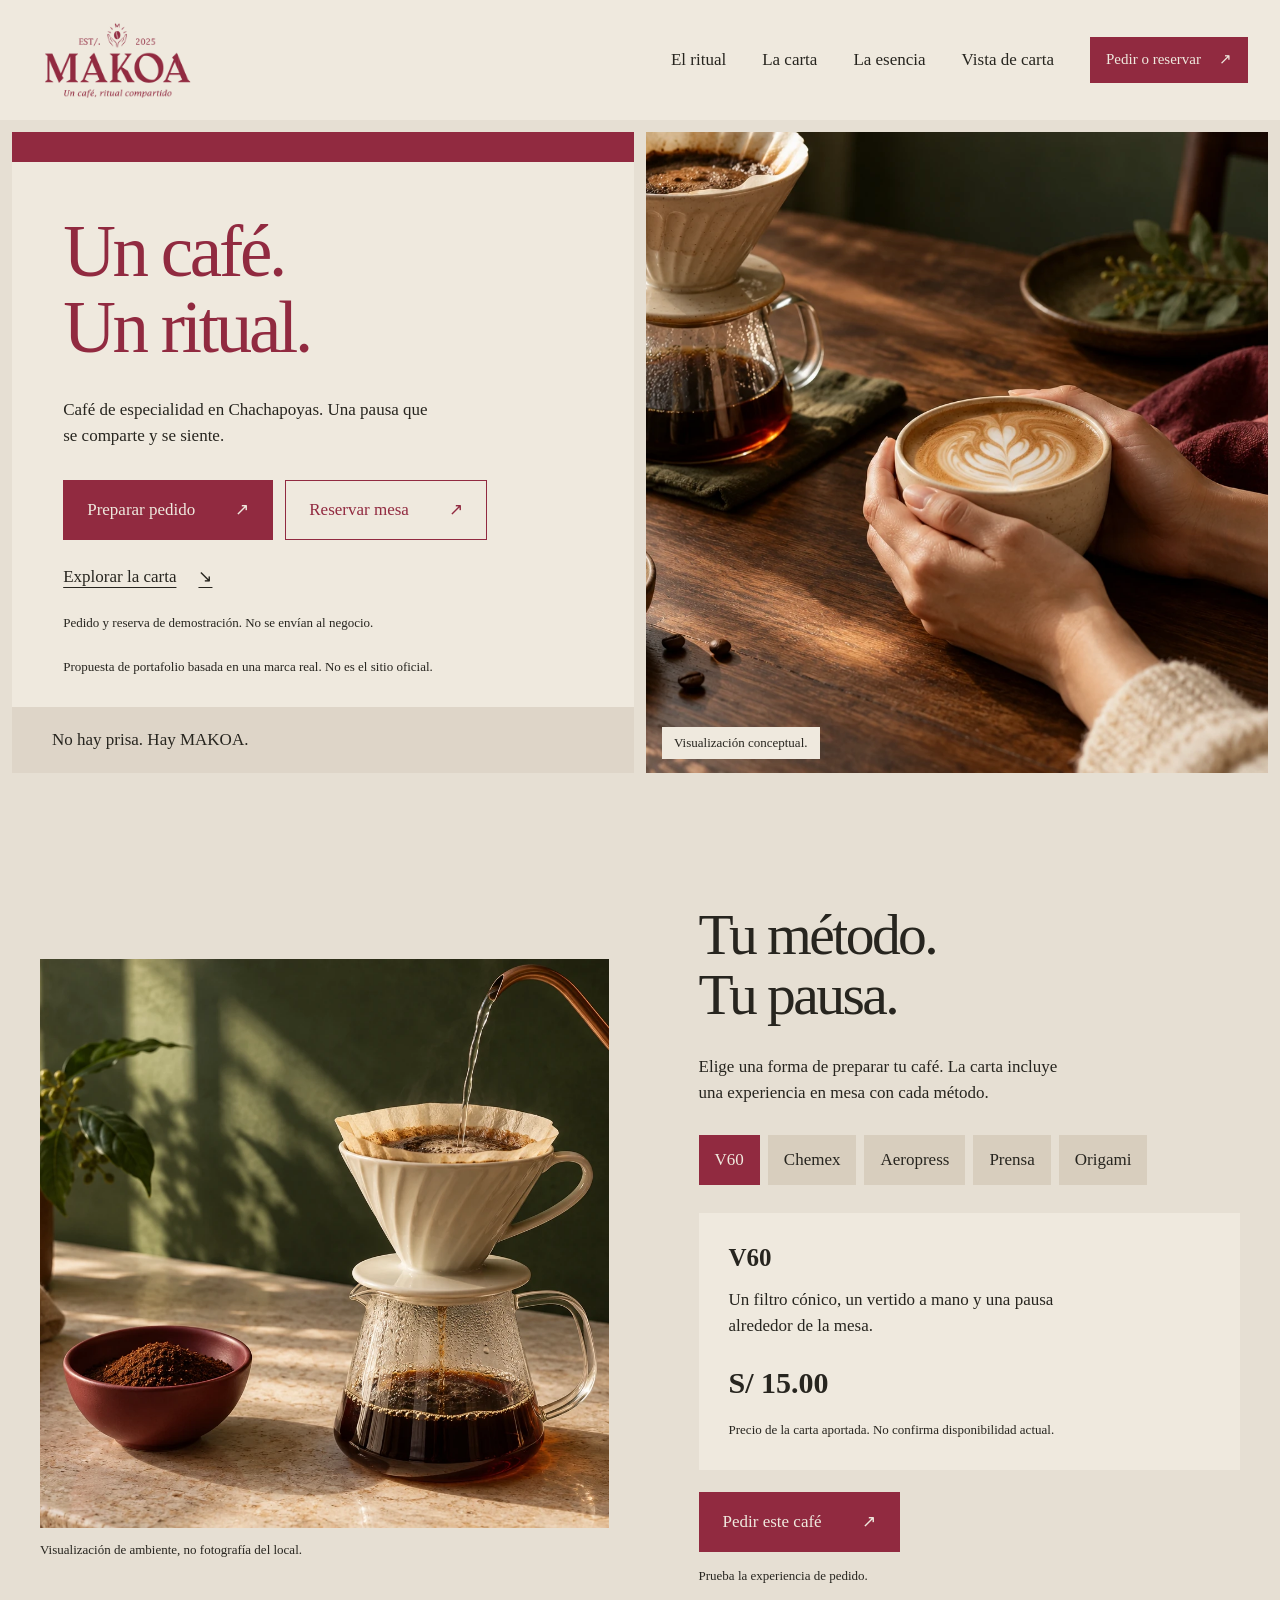
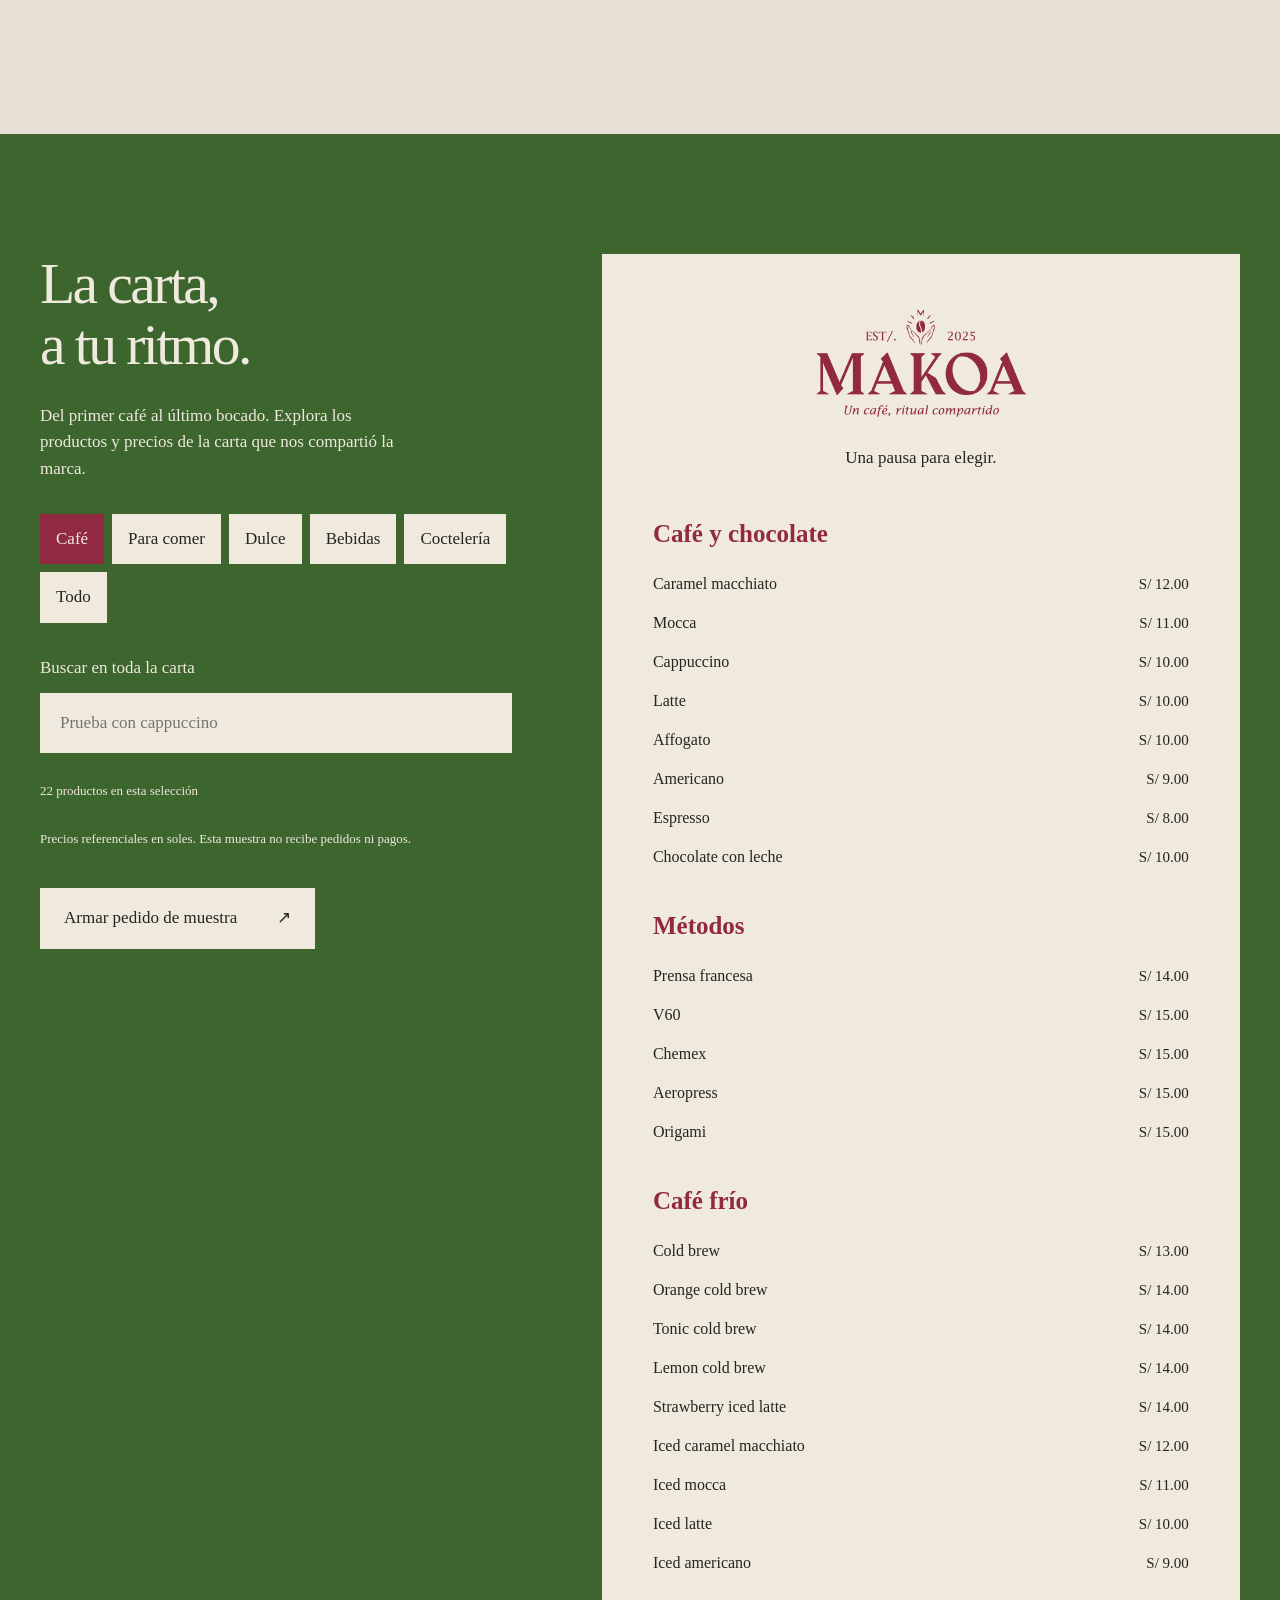
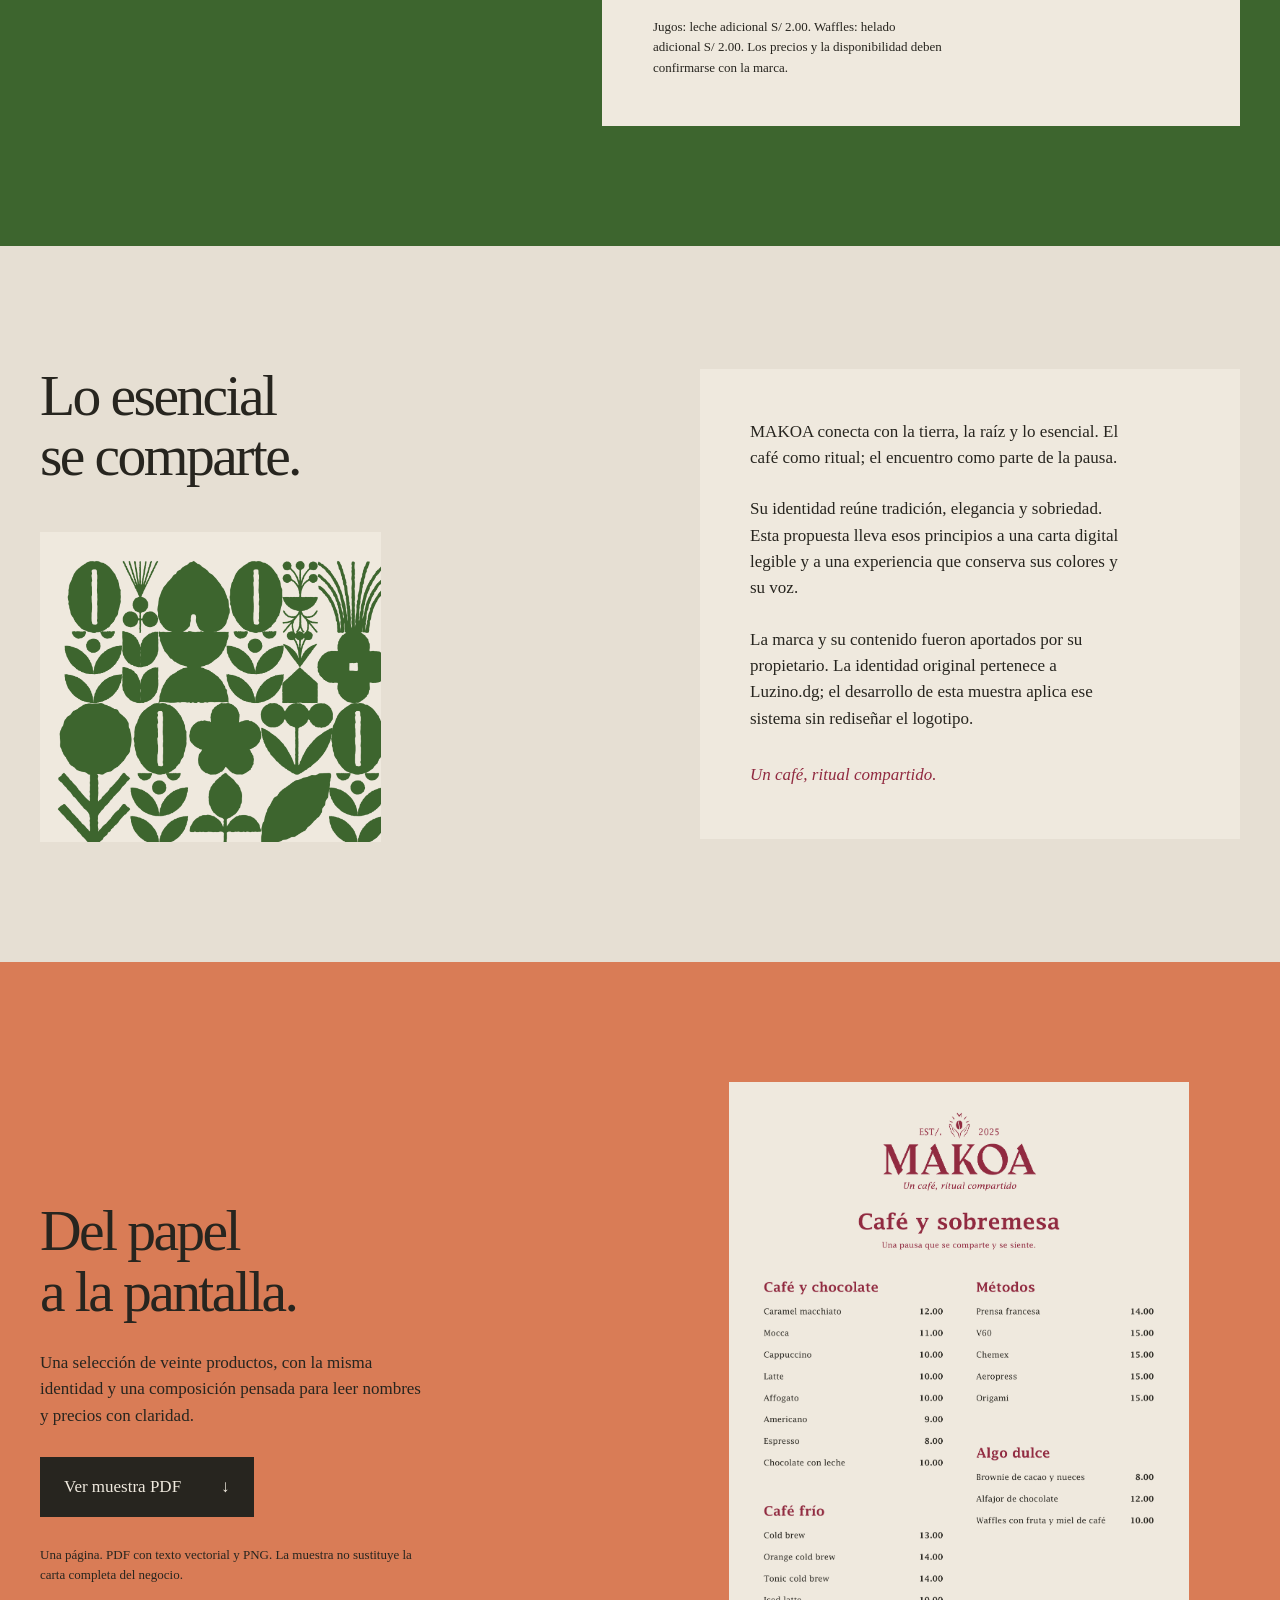
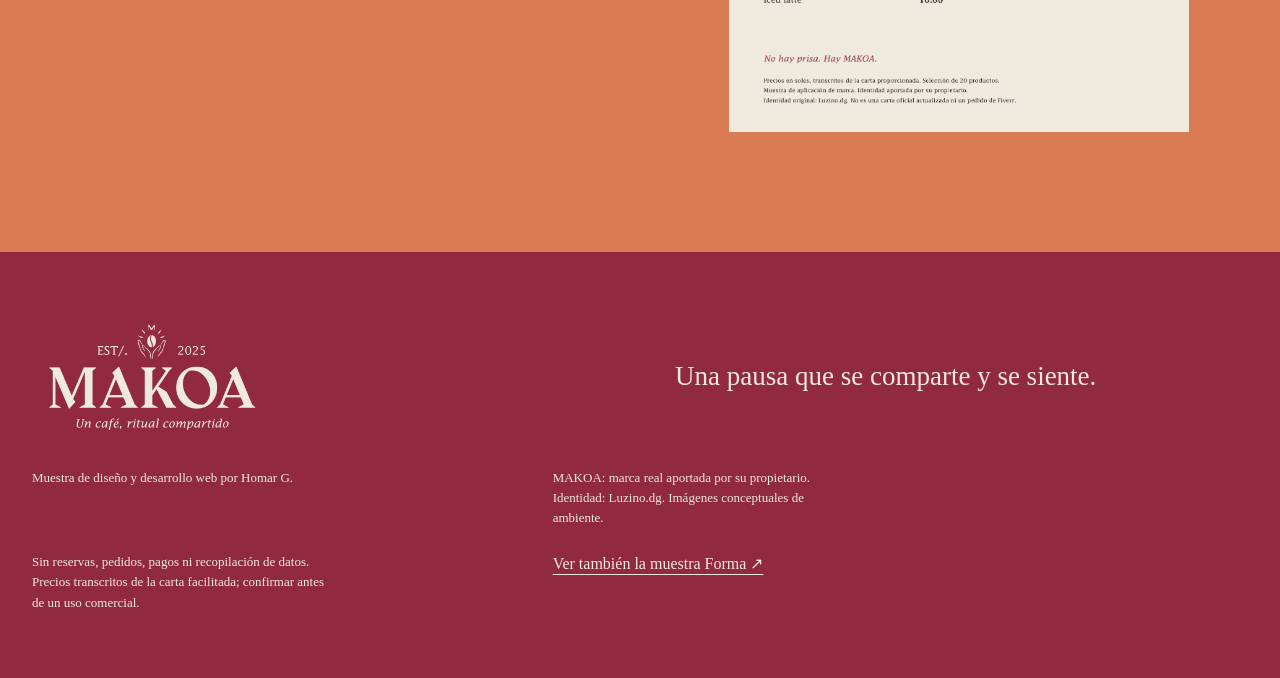
==== commit bad67d0c: "Add demonstrative order and table reservation CTAs to MAKOA" ====
--- a/makoa/index.html
+++ b/makoa/index.html
@@ -1,8 +1,29 @@
 <!doctype html><html lang="es"><head><meta charset="utf-8"><meta name="viewport" content="width=device-width,initial-scale=1"><title>MAKOA · Un café, ritual compartido · Muestra web</title><meta name="description" content="Muestra de desarrollo web para MAKOA: carta filtrable y métodos de café, basada en identidad y carta aportadas por su propietario."><meta name="theme-color" content="#912A40"><link rel="stylesheet" href="styles.css"><script src="script.js" defer></script></head><body>
-<a class="skip" href="#contenido">Saltar al contenido</a><header><a class="brand" href="#inicio" aria-label="MAKOA, inicio"><img src="assets/logo-original.png" width="844" height="416" alt="MAKOA. Un café, ritual compartido."></a><button class="nav-toggle" aria-controls="nav" aria-expanded="false">Menú</button><nav id="nav" aria-label="Navegación principal"><a href="#ritual">El ritual</a><a href="#carta">La carta</a><a href="#esencia">La esencia</a><a href="#vista">Vista de carta</a></nav></header>
-<main id="contenido"><section class="hero" id="inicio"><div class="hero-card"><div class="brand-band" aria-hidden="true"></div><div class="hero-copy"><h1>Un café.<br>Un ritual.</h1><p>Café de especialidad en Chachapoyas. Una pausa que se comparte y se siente.</p><a class="button" href="#carta">Explorar la carta <span aria-hidden="true">↘</span></a><p class="small">Propuesta de portafolio basada en una marca real. No es el sitio oficial.</p></div><div class="card-foot">No hay prisa. Hay MAKOA.</div></div><figure class="hero-image"><img src="assets/ritual.webp" width="1536" height="1024" alt="Visualización conceptual de un café entre las manos, con una cafetera de filtro sobre madera."><figcaption>Visualización conceptual.</figcaption></figure></section>
-<section class="ritual section" id="ritual"><figure><img src="assets/metodo.webp" width="1536" height="1024" loading="lazy" alt="Visualización conceptual de un V60 y una jarra de café bajo luz natural."><figcaption>Visualización de ambiente, no fotografía del local.</figcaption></figure><div class="ritual-copy"><h2>Tu método.<br>Tu pausa.</h2><p>Elige una forma de preparar tu café. La carta incluye una experiencia en mesa con cada método.</p><div class="method-tabs" role="group" aria-label="Elegir método de café"><button data-method="V60" aria-pressed="true">V60</button><button data-method="Chemex" aria-pressed="false">Chemex</button><button data-method="Aeropress" aria-pressed="false">Aeropress</button><button data-method="Prensa francesa" aria-pressed="false">Prensa</button><button data-method="Origami" aria-pressed="false">Origami</button></div><div class="method-result" aria-live="polite"><h3 id="method-name">V60</h3><p id="method-note">Un filtro cónico, un vertido a mano y una pausa alrededor de la mesa.</p><strong id="method-price">S/ 15.00</strong><p class="small">Precio de la carta aportada. No confirma disponibilidad actual.</p></div></div></section>
-<section class="menu-section section" id="carta"><div class="menu-intro"><h2>La carta,<br>a tu ritmo.</h2><p>Del primer café al último bocado. Explora los productos y precios de la carta que nos compartió la marca.</p><div class="filters" role="group" aria-label="Filtrar la carta"><button data-filter="cafe" aria-pressed="true">Café</button><button data-filter="comer" aria-pressed="false">Para comer</button><button data-filter="dulce" aria-pressed="false">Dulce</button><button data-filter="bebidas" aria-pressed="false">Bebidas</button><button data-filter="cocktails" aria-pressed="false">Coctelería</button><button data-filter="all" aria-pressed="false">Todo</button></div><label class="search-label" for="menu-search">Buscar en toda la carta</label><input id="menu-search" type="search" placeholder="Prueba con cappuccino" autocomplete="off"><p id="result-count" class="small" role="status">Carta completa disponible sin JavaScript.</p><p class="small">Precios referenciales en soles. Esta muestra no recibe pedidos ni pagos.</p></div><div class="menu-sheet"><div class="menu-sheet-head"><img src="assets/logo-original.png" width="844" height="416" alt="MAKOA"><p>Una pausa para elegir.</p></div><div id="menu-items"><section class="menu-group" data-category="cafe"><h3>Café y chocolate</h3><ul><li data-name="caramel macchiato"><span>Caramel macchiato</span><strong>S/ 12.00</strong></li><li data-name="mocca"><span>Mocca</span><strong>S/ 11.00</strong></li><li data-name="cappuccino"><span>Cappuccino</span><strong>S/ 10.00</strong></li><li data-name="latte"><span>Latte</span><strong>S/ 10.00</strong></li><li data-name="affogato"><span>Affogato</span><strong>S/ 10.00</strong></li><li data-name="americano"><span>Americano</span><strong>S/ 9.00</strong></li><li data-name="espresso"><span>Espresso</span><strong>S/ 8.00</strong></li><li data-name="chocolate con leche"><span>Chocolate con leche</span><strong>S/ 10.00</strong></li></ul></section><section class="menu-group" data-category="cafe"><h3>Métodos</h3><ul><li data-name="prensa francesa"><span>Prensa francesa</span><strong>S/ 14.00</strong></li><li data-name="v60"><span>V60</span><strong>S/ 15.00</strong></li><li data-name="chemex"><span>Chemex</span><strong>S/ 15.00</strong></li><li data-name="aeropress"><span>Aeropress</span><strong>S/ 15.00</strong></li><li data-name="origami"><span>Origami</span><strong>S/ 15.00</strong></li></ul></section><section class="menu-group" data-category="cafe"><h3>Café frío</h3><ul><li data-name="cold brew"><span>Cold brew</span><strong>S/ 13.00</strong></li><li data-name="orange cold brew"><span>Orange cold brew</span><strong>S/ 14.00</strong></li><li data-name="tonic cold brew"><span>Tonic cold brew</span><strong>S/ 14.00</strong></li><li data-name="lemon cold brew"><span>Lemon cold brew</span><strong>S/ 14.00</strong></li><li data-name="strawberry iced latte"><span>Strawberry iced latte</span><strong>S/ 14.00</strong></li><li data-name="iced caramel macchiato"><span>Iced caramel macchiato</span><strong>S/ 12.00</strong></li><li data-name="iced mocca"><span>Iced mocca</span><strong>S/ 11.00</strong></li><li data-name="iced latte"><span>Iced latte</span><strong>S/ 10.00</strong></li><li data-name="iced americano"><span>Iced americano</span><strong>S/ 9.00</strong></li></ul></section><section class="menu-group" data-category="comer"><h3>Desayunos</h3><ul><li data-name="desayuno chachapoyas"><span>Desayuno Chachapoyas</span><strong>S/ 20.00</strong></li><li data-name="desayuno regional"><span>Desayuno regional</span><strong>S/ 18.00</strong></li><li data-name="desayuno americano"><span>Desayuno americano</span><strong>S/ 16.00</strong></li></ul></section><section class="menu-group" data-category="comer"><h3>Brunch</h3><ul><li data-name="soufflé makoa"><span>Soufflé MAKOA</span><strong>S/ 20.00</strong></li><li data-name="hamburguesa de res"><span>Hamburguesa de res</span><strong>S/ 16.00</strong></li></ul></section><section class="menu-group" data-category="comer"><h3>Ensaladas</h3><ul><li data-name="a lo pobre"><span>A lo pobre</span><strong>S/ 20.00</strong></li><li data-name="makoa"><span>MAKOA</span><strong>S/ 20.00</strong></li><li data-name="chacha"><span>Chacha</span><strong>S/ 16.00</strong></li><li data-name="césar"><span>César</span><strong>S/ 16.00</strong></li></ul></section><section class="menu-group" data-category="comer"><h3>Opciones veganas</h3><ul><li data-name="green salad"><span>Green salad</span><strong>S/ 16.00</strong></li><li data-name="red burger"><span>Red burger</span><strong>S/ 15.00</strong></li></ul></section><section class="menu-group" data-category="comer"><h3>Piqueos</h3><ul><li data-name="patacones rellenos"><span>Patacones rellenos</span><strong>S/ 24.00</strong></li><li data-name="alitas bbq, acevichadas o maracuyá"><span>Alitas BBQ, acevichadas o maracuyá</span><strong>S/ 24.00</strong></li><li data-name="tequeños artesanales"><span>Tequeños artesanales</span><strong>S/ 18.00</strong></li><li data-name="tamal de cerdo"><span>Tamal de cerdo</span><strong>S/ 5.00</strong></li><li data-name="humita de queso"><span>Humita de queso</span><strong>S/ 5.00</strong></li><li data-name="juane de pollo"><span>Juane de pollo</span><strong>S/ 10.00</strong></li></ul></section><section class="menu-group" data-category="comer"><h3>Sándwiches</h3><ul><li data-name="pollo con apio"><span>Pollo con apio</span><strong>S/ 9.00</strong></li><li data-name="mixto en ciabatta"><span>Mixto en ciabatta</span><strong>S/ 11.00</strong></li><li data-name="triple clásico"><span>Triple clásico</span><strong>S/ 12.00</strong></li><li data-name="sándwich de chancho frito"><span>Sándwich de chancho frito</span><strong>S/ 14.00</strong></li></ul></section><section class="menu-group" data-category="dulce"><h3>Postres</h3><ul><li data-name="brownie de cacao y nueces"><span>Brownie de cacao y nueces</span><strong>S/ 8.00</strong></li><li data-name="alfajor de chocolate"><span>Alfajor de chocolate</span><strong>S/ 12.00</strong></li><li data-name="waffles con fruta y miel de café"><span>Waffles con fruta y miel de café</span><strong>S/ 10.00</strong></li><li data-name="mango"><span>Mango</span><strong>S/ 15.00</strong></li><li data-name="grano de café"><span>Grano de café</span><strong>S/ 15.00</strong></li><li data-name="coco"><span>Coco</span><strong>S/ 15.00</strong></li></ul></section><section class="menu-group" data-category="bebidas"><h3>Infusiones naturales</h3><ul><li data-name="manzanilla"><span>Manzanilla</span><strong>S/ 5.00</strong></li><li data-name="menta"><span>Menta</span><strong>S/ 5.00</strong></li><li data-name="cedrón"><span>Cedrón</span><strong>S/ 5.00</strong></li><li data-name="hierba luisa"><span>Hierba luisa</span><strong>S/ 6.00</strong></li><li data-name="menta y limón"><span>Menta y limón</span><strong>S/ 6.00</strong></li><li data-name="frutos rojos"><span>Frutos rojos</span><strong>S/ 7.00</strong></li><li data-name="jamaica"><span>Jamaica</span><strong>S/ 7.00</strong></li><li data-name="mate de coca"><span>Mate de coca</span><strong>S/ 5.00</strong></li></ul></section><section class="menu-group" data-category="bebidas"><h3>Frappes</h3><ul><li data-name="café"><span>Café</span><strong>S/ 13.00</strong></li><li data-name="mocca"><span>Mocca</span><strong>S/ 13.00</strong></li><li data-name="oreo"><span>Oreo</span><strong>S/ 13.00</strong></li><li data-name="menta"><span>Menta</span><strong>S/ 13.00</strong></li><li data-name="fresa"><span>Fresa</span><strong>S/ 13.00</strong></li></ul></section><section class="menu-group" data-category="bebidas"><h3>Jugos naturales</h3><ul><li data-name="arándano"><span>Arándano</span><strong>S/ 11.00</strong></li><li data-name="fresa"><span>Fresa</span><strong>S/ 10.00</strong></li><li data-name="mango"><span>Mango</span><strong>S/ 8.00</strong></li><li data-name="melón"><span>Melón</span><strong>S/ 9.00</strong></li><li data-name="plátano"><span>Plátano</span><strong>S/ 9.00</strong></li><li data-name="naranja"><span>Naranja</span><strong>S/ 8.00</strong></li><li data-name="papaya"><span>Papaya</span><strong>S/ 7.00</strong></li><li data-name="piña"><span>Piña</span><strong>S/ 7.00</strong></li></ul></section><section class="menu-group" data-category="cocktails"><h3>Coctelería suave</h3><ul><li data-name="negroni de café"><span>Negroni de café</span><strong>S/ 20.00</strong></li><li data-name="rojo pasión"><span>Rojo pasión</span><strong>S/ 20.00</strong></li><li data-name="spritz andino"><span>Spritz andino</span><strong>S/ 20.00</strong></li><li data-name="amazonas"><span>Amazonas</span><strong>S/ 20.00</strong></li><li data-name="espresso martini"><span>Espresso Martini</span><strong>S/ 18.00</strong></li><li data-name="chilcano"><span>Chilcano</span><strong>S/ 15.00</strong></li><li data-name="pisco sour"><span>Pisco sour</span><strong>S/ 15.00</strong></li></ul></section><section class="menu-group" data-category="bebidas"><h3>Otras bebidas</h3><ul><li data-name="cerveza artesanal"><span>Cerveza artesanal</span><strong>S/ 13.00</strong></li><li data-name="gaseosa"><span>Gaseosa</span><strong>S/ 5.00</strong></li><li data-name="agua sin gas"><span>Agua sin gas</span><strong>S/ 4.00</strong></li><li data-name="agua con gas"><span>Agua con gas</span><strong>S/ 4.00</strong></li></ul></section></div><p id="no-results" hidden>No encontramos ese producto. Prueba otra búsqueda o muestra todo.</p><p class="menu-notes">Jugos: leche adicional S/ 2.00. Waffles: helado adicional S/ 2.00. Los precios y la disponibilidad deben confirmarse con la marca.</p></div></section>
+<a class="skip" href="#contenido">Saltar al contenido</a><header><a class="brand" href="#inicio" aria-label="MAKOA, inicio"><img src="assets/logo-original.png" width="844" height="416" alt="MAKOA. Un café, ritual compartido."></a><button class="nav-toggle" aria-controls="nav" aria-expanded="false">Menú</button><nav id="nav" aria-label="Navegación principal"><a href="#ritual">El ritual</a><a href="#carta">La carta</a><a href="#esencia">La esencia</a><a href="#vista">Vista de carta</a><button class="button nav-cta" type="button" data-demo="order">Pedir o reservar <span aria-hidden="true">↗</span></button></nav></header>
+<main id="contenido"><section class="hero" id="inicio"><div class="hero-card"><div class="brand-band" aria-hidden="true"></div><div class="hero-copy"><h1>Un café.<br>Un ritual.</h1><p>Café de especialidad en Chachapoyas. Una pausa que se comparte y se siente.</p><div class="hero-actions"><button class="button" type="button" data-demo="order">Preparar pedido <span aria-hidden="true">↗</span></button><button class="button button-outline" type="button" data-demo="reserve">Reservar mesa <span aria-hidden="true">↗</span></button></div><a class="browse-cta" href="#carta">Explorar la carta <span aria-hidden="true">↘</span></a><p class="demo-note">Pedido y reserva de demostración. No se envían al negocio.</p><p class="small">Propuesta de portafolio basada en una marca real. No es el sitio oficial.</p></div><div class="card-foot">No hay prisa. Hay MAKOA.</div></div><figure class="hero-image"><img src="assets/ritual.webp" width="1536" height="1024" alt="Visualización conceptual de un café entre las manos, con una cafetera de filtro sobre madera."><figcaption>Visualización conceptual.</figcaption></figure></section>
+<section class="ritual section" id="ritual"><figure><img src="assets/metodo.webp" width="1536" height="1024" loading="lazy" alt="Visualización conceptual de un V60 y una jarra de café bajo luz natural."><figcaption>Visualización de ambiente, no fotografía del local.</figcaption></figure><div class="ritual-copy"><h2>Tu método.<br>Tu pausa.</h2><p>Elige una forma de preparar tu café. La carta incluye una experiencia en mesa con cada método.</p><div class="method-tabs" role="group" aria-label="Elegir método de café"><button data-method="V60" aria-pressed="true">V60</button><button data-method="Chemex" aria-pressed="false">Chemex</button><button data-method="Aeropress" aria-pressed="false">Aeropress</button><button data-method="Prensa francesa" aria-pressed="false">Prensa</button><button data-method="Origami" aria-pressed="false">Origami</button></div><div class="method-result" aria-live="polite"><h3 id="method-name">V60</h3><p id="method-note">Un filtro cónico, un vertido a mano y una pausa alrededor de la mesa.</p><strong id="method-price">S/ 15.00</strong><p class="small">Precio de la carta aportada. No confirma disponibilidad actual.</p></div><button class="button ritual-cta" type="button" data-demo="order" data-selected-method>Pedir este café <span aria-hidden="true">↗</span></button><p class="demo-note">Prueba la experiencia de pedido.</p></div></section>
+<section class="menu-section section" id="carta"><div class="menu-intro"><h2>La carta,<br>a tu ritmo.</h2><p>Del primer café al último bocado. Explora los productos y precios de la carta que nos compartió la marca.</p><div class="filters" role="group" aria-label="Filtrar la carta"><button data-filter="cafe" aria-pressed="true">Café</button><button data-filter="comer" aria-pressed="false">Para comer</button><button data-filter="dulce" aria-pressed="false">Dulce</button><button data-filter="bebidas" aria-pressed="false">Bebidas</button><button data-filter="cocktails" aria-pressed="false">Coctelería</button><button data-filter="all" aria-pressed="false">Todo</button></div><label class="search-label" for="menu-search">Buscar en toda la carta</label><input id="menu-search" type="search" placeholder="Prueba con cappuccino" autocomplete="off"><p id="result-count" class="small" role="status">Carta completa disponible sin JavaScript.</p><p class="small">Precios referenciales en soles. Esta muestra no recibe pedidos ni pagos.</p><button class="button menu-cta" type="button" data-demo="order">Armar pedido de muestra <span aria-hidden="true">↗</span></button></div><div class="menu-sheet"><div class="menu-sheet-head"><img src="assets/logo-original.png" width="844" height="416" alt="MAKOA"><p>Una pausa para elegir.</p></div><div id="menu-items"><section class="menu-group" data-category="cafe"><h3>Café y chocolate</h3><ul><li data-name="caramel macchiato"><span>Caramel macchiato</span><strong>S/ 12.00</strong></li><li data-name="mocca"><span>Mocca</span><strong>S/ 11.00</strong></li><li data-name="cappuccino"><span>Cappuccino</span><strong>S/ 10.00</strong></li><li data-name="latte"><span>Latte</span><strong>S/ 10.00</strong></li><li data-name="affogato"><span>Affogato</span><strong>S/ 10.00</strong></li><li data-name="americano"><span>Americano</span><strong>S/ 9.00</strong></li><li data-name="espresso"><span>Espresso</span><strong>S/ 8.00</strong></li><li data-name="chocolate con leche"><span>Chocolate con leche</span><strong>S/ 10.00</strong></li></ul></section><section class="menu-group" data-category="cafe"><h3>Métodos</h3><ul><li data-name="prensa francesa"><span>Prensa francesa</span><strong>S/ 14.00</strong></li><li data-name="v60"><span>V60</span><strong>S/ 15.00</strong></li><li data-name="chemex"><span>Chemex</span><strong>S/ 15.00</strong></li><li data-name="aeropress"><span>Aeropress</span><strong>S/ 15.00</strong></li><li data-name="origami"><span>Origami</span><strong>S/ 15.00</strong></li></ul></section><section class="menu-group" data-category="cafe"><h3>Café frío</h3><ul><li data-name="cold brew"><span>Cold brew</span><strong>S/ 13.00</strong></li><li data-name="orange cold brew"><span>Orange cold brew</span><strong>S/ 14.00</strong></li><li data-name="tonic cold brew"><span>Tonic cold brew</span><strong>S/ 14.00</strong></li><li data-name="lemon cold brew"><span>Lemon cold brew</span><strong>S/ 14.00</strong></li><li data-name="strawberry iced latte"><span>Strawberry iced latte</span><strong>S/ 14.00</strong></li><li data-name="iced caramel macchiato"><span>Iced caramel macchiato</span><strong>S/ 12.00</strong></li><li data-name="iced mocca"><span>Iced mocca</span><strong>S/ 11.00</strong></li><li data-name="iced latte"><span>Iced latte</span><strong>S/ 10.00</strong></li><li data-name="iced americano"><span>Iced americano</span><strong>S/ 9.00</strong></li></ul></section><section class="menu-group" data-category="comer"><h3>Desayunos</h3><ul><li data-name="desayuno chachapoyas"><span>Desayuno Chachapoyas</span><strong>S/ 20.00</strong></li><li data-name="desayuno regional"><span>Desayuno regional</span><strong>S/ 18.00</strong></li><li data-name="desayuno americano"><span>Desayuno americano</span><strong>S/ 16.00</strong></li></ul></section><section class="menu-group" data-category="comer"><h3>Brunch</h3><ul><li data-name="soufflé makoa"><span>Soufflé MAKOA</span><strong>S/ 20.00</strong></li><li data-name="hamburguesa de res"><span>Hamburguesa de res</span><strong>S/ 16.00</strong></li></ul></section><section class="menu-group" data-category="comer"><h3>Ensaladas</h3><ul><li data-name="a lo pobre"><span>A lo pobre</span><strong>S/ 20.00</strong></li><li data-name="makoa"><span>MAKOA</span><strong>S/ 20.00</strong></li><li data-name="chacha"><span>Chacha</span><strong>S/ 16.00</strong></li><li data-name="césar"><span>César</span><strong>S/ 16.00</strong></li></ul></section><section class="menu-group" data-category="comer"><h3>Opciones veganas</h3><ul><li data-name="green salad"><span>Green salad</span><strong>S/ 16.00</strong></li><li data-name="red burger"><span>Red burger</span><strong>S/ 15.00</strong></li></ul></section><section class="menu-group" data-category="comer"><h3>Piqueos</h3><ul><li data-name="patacones rellenos"><span>Patacones rellenos</span><strong>S/ 24.00</strong></li><li data-name="alitas bbq, acevichadas o maracuyá"><span>Alitas BBQ, acevichadas o maracuyá</span><strong>S/ 24.00</strong></li><li data-name="tequeños artesanales"><span>Tequeños artesanales</span><strong>S/ 18.00</strong></li><li data-name="tamal de cerdo"><span>Tamal de cerdo</span><strong>S/ 5.00</strong></li><li data-name="humita de queso"><span>Humita de queso</span><strong>S/ 5.00</strong></li><li data-name="juane de pollo"><span>Juane de pollo</span><strong>S/ 10.00</strong></li></ul></section><section class="menu-group" data-category="comer"><h3>Sándwiches</h3><ul><li data-name="pollo con apio"><span>Pollo con apio</span><strong>S/ 9.00</strong></li><li data-name="mixto en ciabatta"><span>Mixto en ciabatta</span><strong>S/ 11.00</strong></li><li data-name="triple clásico"><span>Triple clásico</span><strong>S/ 12.00</strong></li><li data-name="sándwich de chancho frito"><span>Sándwich de chancho frito</span><strong>S/ 14.00</strong></li></ul></section><section class="menu-group" data-category="dulce"><h3>Postres</h3><ul><li data-name="brownie de cacao y nueces"><span>Brownie de cacao y nueces</span><strong>S/ 8.00</strong></li><li data-name="alfajor de chocolate"><span>Alfajor de chocolate</span><strong>S/ 12.00</strong></li><li data-name="waffles con fruta y miel de café"><span>Waffles con fruta y miel de café</span><strong>S/ 10.00</strong></li><li data-name="mango"><span>Mango</span><strong>S/ 15.00</strong></li><li data-name="grano de café"><span>Grano de café</span><strong>S/ 15.00</strong></li><li data-name="coco"><span>Coco</span><strong>S/ 15.00</strong></li></ul></section><section class="menu-group" data-category="bebidas"><h3>Infusiones naturales</h3><ul><li data-name="manzanilla"><span>Manzanilla</span><strong>S/ 5.00</strong></li><li data-name="menta"><span>Menta</span><strong>S/ 5.00</strong></li><li data-name="cedrón"><span>Cedrón</span><strong>S/ 5.00</strong></li><li data-name="hierba luisa"><span>Hierba luisa</span><strong>S/ 6.00</strong></li><li data-name="menta y limón"><span>Menta y limón</span><strong>S/ 6.00</strong></li><li data-name="frutos rojos"><span>Frutos rojos</span><strong>S/ 7.00</strong></li><li data-name="jamaica"><span>Jamaica</span><strong>S/ 7.00</strong></li><li data-name="mate de coca"><span>Mate de coca</span><strong>S/ 5.00</strong></li></ul></section><section class="menu-group" data-category="bebidas"><h3>Frappes</h3><ul><li data-name="café"><span>Café</span><strong>S/ 13.00</strong></li><li data-name="mocca"><span>Mocca</span><strong>S/ 13.00</strong></li><li data-name="oreo"><span>Oreo</span><strong>S/ 13.00</strong></li><li data-name="menta"><span>Menta</span><strong>S/ 13.00</strong></li><li data-name="fresa"><span>Fresa</span><strong>S/ 13.00</strong></li></ul></section><section class="menu-group" data-category="bebidas"><h3>Jugos naturales</h3><ul><li data-name="arándano"><span>Arándano</span><strong>S/ 11.00</strong></li><li data-name="fresa"><span>Fresa</span><strong>S/ 10.00</strong></li><li data-name="mango"><span>Mango</span><strong>S/ 8.00</strong></li><li data-name="melón"><span>Melón</span><strong>S/ 9.00</strong></li><li data-name="plátano"><span>Plátano</span><strong>S/ 9.00</strong></li><li data-name="naranja"><span>Naranja</span><strong>S/ 8.00</strong></li><li data-name="papaya"><span>Papaya</span><strong>S/ 7.00</strong></li><li data-name="piña"><span>Piña</span><strong>S/ 7.00</strong></li></ul></section><section class="menu-group" data-category="cocktails"><h3>Coctelería suave</h3><ul><li data-name="negroni de café"><span>Negroni de café</span><strong>S/ 20.00</strong></li><li data-name="rojo pasión"><span>Rojo pasión</span><strong>S/ 20.00</strong></li><li data-name="spritz andino"><span>Spritz andino</span><strong>S/ 20.00</strong></li><li data-name="amazonas"><span>Amazonas</span><strong>S/ 20.00</strong></li><li data-name="espresso martini"><span>Espresso Martini</span><strong>S/ 18.00</strong></li><li data-name="chilcano"><span>Chilcano</span><strong>S/ 15.00</strong></li><li data-name="pisco sour"><span>Pisco sour</span><strong>S/ 15.00</strong></li></ul></section><section class="menu-group" data-category="bebidas"><h3>Otras bebidas</h3><ul><li data-name="cerveza artesanal"><span>Cerveza artesanal</span><strong>S/ 13.00</strong></li><li data-name="gaseosa"><span>Gaseosa</span><strong>S/ 5.00</strong></li><li data-name="agua sin gas"><span>Agua sin gas</span><strong>S/ 4.00</strong></li><li data-name="agua con gas"><span>Agua con gas</span><strong>S/ 4.00</strong></li></ul></section></div><p id="no-results" hidden>No encontramos ese producto. Prueba otra búsqueda o muestra todo.</p><p class="menu-notes">Jugos: leche adicional S/ 2.00. Waffles: helado adicional S/ 2.00. Los precios y la disponibilidad deben confirmarse con la marca.</p></div></section>
 <section class="essence section" id="esencia"><div class="essence-title"><h2>Lo esencial<br>se comparte.</h2><img src="assets/patron-original.png" loading="lazy" width="2280" height="2075" alt="Patrón vegetal original del manual de identidad de MAKOA."></div><div class="brand-letter"><p>MAKOA conecta con la tierra, la raíz y lo esencial. El café como ritual; el encuentro como parte de la pausa.</p><p>Su identidad reúne tradición, elegancia y sobriedad. Esta propuesta lleva esos principios a una carta digital legible y a una experiencia que conserva sus colores y su voz.</p><p>La marca y su contenido fueron aportados por su propietario. La identidad original pertenece a Luzino.dg; el desarrollo de esta muestra aplica ese sistema sin rediseñar el logotipo.</p><p class="signature">Un café, ritual compartido.</p></div></section>
 <section class="preview-section section" id="vista"><div class="preview-copy"><h2>Del papel<br>a la pantalla.</h2><p>Una selección de veinte productos, con la misma identidad y una composición pensada para leer nombres y precios con claridad.</p><a class="button" href="assets/makoa-menu-seleccion.pdf" download>Ver muestra PDF <span aria-hidden="true">↓</span></a><p class="small">Una página. PDF con texto vectorial y PNG. La muestra no sustituye la carta completa del negocio.</p></div><a class="menu-preview" href="assets/makoa-menu-seleccion.pdf" aria-label="Abrir la muestra de carta en PDF"><img src="assets/menu-seleccion.png" width="1273" height="1800" loading="lazy" alt="Diseño de una selección de veinte productos de MAKOA, con el logo original y precios en soles."></a><img class="menu-detail" src="assets/menu-detalle.png" width="1273" height="980" loading="lazy" alt="Detalle de la composición y alineación de precios de la muestra de menú MAKOA."></section></main>
-<footer><img src="assets/logo-claro.png" width="840" height="416" alt="MAKOA"><p>Una pausa que se comparte y se siente.</p><div><p>Muestra de diseño y desarrollo web por Homar G.</p><p>MAKOA: marca real aportada por su propietario. Identidad: Luzino.dg. Imágenes conceptuales de ambiente.</p><p>Sin reservas, pedidos, pagos ni recopilación de datos. Precios transcritos de la carta facilitada; confirmar antes de un uso comercial.</p><a href="../">Ver también la muestra Forma ↗</a></div></footer></body></html>+<footer><img src="assets/logo-claro.png" width="840" height="416" alt="MAKOA"><p>Una pausa que se comparte y se siente.</p><div><p>Muestra de diseño y desarrollo web por Homar G.</p><p>MAKOA: marca real aportada por su propietario. Identidad: Luzino.dg. Imágenes conceptuales de ambiente.</p><p>Sin reservas, pedidos, pagos ni recopilación de datos. Precios transcritos de la carta facilitada; confirmar antes de un uso comercial.</p><a href="../">Ver también la muestra Forma ↗</a></div></footer>
+<dialog class="demo-dialog" id="business-demo" aria-labelledby="demo-title" aria-describedby="demo-disclaimer">
+ <div class="demo-head"><div><p class="demo-eyebrow">MAKOA / EXPERIENCIA DE MUESTRA</p><h2 id="demo-title">Tu próxima pausa.</h2></div><button class="demo-close" type="button" aria-label="Cerrar demostración">×</button></div>
+ <p id="demo-disclaimer" class="demo-disclaimer">Simulación de portafolio. No envía pedidos ni reservas, no cobra y no solicita datos personales.</p>
+ <div class="demo-mode" role="group" aria-label="Tipo de demostración"><button type="button" data-demo-mode="order" aria-pressed="true">Preparar pedido</button><button type="button" data-demo-mode="reserve" aria-pressed="false">Reservar mesa</button></div>
+ <div id="order-panel">
+  <form id="demo-order-form"><div class="order-controls"><label for="demo-product">Elige un producto<select id="demo-product" required></select></label><label for="demo-quantity">Unidades<input id="demo-quantity" type="number" min="1" max="12" step="1" value="1" required inputmode="numeric"></label></div><button class="button button-outline" type="submit">Añadir a la selección <span aria-hidden="true">+</span></button></form>
+  <div class="selection-heading"><h3>Tu selección</h3><p id="demo-cart-count" aria-live="polite">0 productos</p></div>
+  <ul id="demo-cart" class="demo-cart"><li class="empty-cart">Elige algo para empezar tu pausa.</li></ul>
+  <div class="demo-total"><span>Total referencial</span><strong id="demo-total">S/ 0.00</strong></div>
+  <button class="button demo-final" id="demo-order-review" type="button" disabled>Ver pedido de muestra <span aria-hidden="true">↗</span></button>
+ </div>
+ <form id="reserve-panel" hidden>
+  <p class="reserve-intro">Imagina una mesa para compartir. Prueba las opciones y revisa el resumen.</p>
+  <div class="reserve-fields"><label for="demo-date">Fecha<input id="demo-date" type="date" required></label><label for="demo-time">Hora de ejemplo<select id="demo-time"><option>09:00</option><option>11:00</option><option>13:00</option><option>16:00</option><option>18:00</option></select></label><label for="demo-guests">Personas<select id="demo-guests"><option value="1">1 persona</option><option value="2" selected>2 personas</option><option value="3">3 personas</option><option value="4">4 personas</option><option value="5">5 personas</option><option value="6">6 personas</option></select></label></div>
+  <p class="demo-note">Las horas solo ilustran el diseño. No muestran disponibilidad real.</p>
+  <button class="button demo-final" type="submit">Ver reserva de muestra <span aria-hidden="true">↗</span></button>
+ </form>
+ <section id="demo-result" class="demo-result" hidden aria-live="polite" aria-labelledby="demo-result-title"><p class="demo-eyebrow">SIMULACIÓN COMPLETADA / NO ENVIADA</p><h3 id="demo-result-title"></h3><p id="demo-result-copy"></p><p class="demo-note">Este ejemplo termina aquí. No se ha contactado al negocio ni confirmado una operación.</p></section>
+</dialog>
+
+</body></html>
--- a/makoa/styles.css
+++ b/makoa/styles.css
@@ -1 +1,3 @@
-*{box-sizing:border-box}html{scroll-behavior:smooth;scroll-padding-top:22px}body{margin:0;background:#e6dfd3;color:#27251f;font-family:'Lucida Fax',Georgia,serif;font-size:17px;line-height:1.55}button,input{font:inherit}a{color:inherit}img{display:block;max-width:100%;height:auto}button,a,input{-webkit-tap-highlight-color:transparent}button,a.button{touch-action:manipulation}button{cursor:pointer}a:focus-visible,button:focus-visible,input:focus-visible{outline:3px solid #3d652e;outline-offset:6px}button:active,.button:active{transform:scale(.98)}.skip{position:absolute;left:16px;top:-70px;background:#efe9de;padding:12px;z-index:20}.skip:focus{top:12px}header{max-width:1480px;margin:auto;padding:18px 32px;display:flex;align-items:center;justify-content:space-between;gap:24px;background:#efe9de}.brand{width:170px;display:block}.brand img{width:100%}nav{display:flex;gap:36px;align-items:center}nav a{text-decoration:none;padding:12px 0}nav a:hover{text-decoration:underline;text-underline-offset:6px}.nav-toggle{display:none}.hero{max-width:1480px;margin:auto;display:grid;grid-template-columns:1fr 1fr;gap:12px;padding:12px;min-height:650px}.hero-card{background:#efe9de;display:flex;flex-direction:column}.brand-band{height:30px;background:#912a40}.hero-copy{padding:52px clamp(26px,4vw,66px) 30px;flex:1}h1,h2,h3,p{margin:0}h1,h2{font-weight:400;letter-spacing:-.045em;line-height:1.05}h1{font-size:clamp(52px,5.7vw,88px);color:#912a40}h2{font-size:clamp(43px,4.5vw,68px)}h3{font-size:25px;line-height:1.2;font-weight:600}p{max-width:45ch}.hero-copy>p{margin:30px 0}.button{background:#912a40;color:#efe9de;display:inline-flex;align-items:center;justify-content:space-between;gap:40px;text-decoration:none;padding:17px 24px;min-height:54px;transition:transform 160ms cubic-bezier(.2,.8,.2,1)}.button:hover{background:#792236}.small{font-size:13px;line-height:1.5;max-width:58ch}.hero-copy>.small{margin:24px 0 0}.card-foot{padding:20px 40px;background:#ded5c8;font-size:17px}.hero-image{margin:0;position:relative;min-height:580px;overflow:hidden}.hero-image>img{width:100%;height:100%;object-fit:cover;object-position:58% center;animation:drift 18s ease-in-out infinite alternate}.hero-image figcaption{position:absolute;bottom:14px;left:16px;padding:6px 12px;background:#efe9de;font-size:13px}.section{max-width:1440px;margin:0 auto;padding:120px 40px;scroll-margin-top:20px}.ritual{display:grid;grid-template-columns:1.05fr 1fr;align-items:center;gap:90px}.ritual figure{margin:0}.ritual figure img{width:100%;aspect-ratio:1/1;object-fit:cover}.ritual figcaption{font-size:13px;margin-top:12px}.ritual-copy>p{margin:28px 0}.method-tabs,.filters{display:flex;gap:8px;flex-wrap:wrap}.method-tabs button,.filters button{background:#d8cebe;color:#27251f;border:0;padding:12px 16px;min-height:48px;transition:transform 160ms cubic-bezier(.2,.8,.2,1)}.method-tabs button[aria-pressed=true],.filters button[aria-pressed=true]{background:#912a40;color:#efe9de}.method-result{margin-top:28px;background:#efe9de;padding:30px}.method-result p{margin-top:14px}.method-result>strong{display:block;font-size:30px;margin-top:20px;font-variant-numeric:tabular-nums}.menu-section{display:grid;grid-template-columns:.85fr 1.15fr;gap:90px;background:#3d652e;color:#efe9de;max-width:none;padding-left:max(40px,calc((100% - 1360px)/2));padding-right:max(40px,calc((100% - 1360px)/2));align-items:start}.menu-intro{position:sticky;top:28px;max-width:480px}.menu-intro>p{margin:28px 0}.filters{margin:32px 0}.filters button{background:#efe9de}.filters button[aria-pressed=true]{background:#912a40}.search-label{display:block;margin-bottom:12px}#menu-search{width:100%;min-width:0;padding:15px 18px;background:#efe9de;color:#27251f;border:2px solid transparent;border-radius:0;font-size:17px;min-height:54px}#menu-search:focus-visible{outline-color:#efe9de}.menu-sheet{background:#efe9de;color:#27251f;padding:48px clamp(26px,4vw,62px)}.menu-sheet-head{text-align:center;margin-bottom:48px}.menu-sheet-head img{width:245px;margin:auto}.menu-sheet-head p{margin:22px auto 0}.menu-group{margin:0 0 42px}.menu-group h3{color:#912a40;margin-bottom:23px;font-size:25px}.menu-group ul{list-style:none;padding:0;margin:0}.menu-group li{display:flex;justify-content:space-between;align-items:baseline;gap:20px;margin-bottom:15px;font-size:16px;line-height:1.5}.menu-group li span{max-width:73%;overflow-wrap:anywhere}.menu-group li strong{white-space:nowrap;font-size:15px;font-variant-numeric:tabular-nums;font-weight:400}.menu-notes{font-size:13px;margin-top:30px}#no-results{padding:30px 0}.essence{display:grid;grid-template-columns:1fr 1fr;gap:120px;align-items:center}.essence-title img{width:80%;margin-top:45px;max-height:310px;object-fit:contain;object-position:left}.brand-letter{background:#efe9de;padding:50px}.brand-letter p{margin-bottom:25px}.brand-letter .signature{color:#912a40;font-style:italic;margin:30px 0 0}.preview-section{display:grid;grid-template-columns:1fr 1fr;gap:75px;align-items:center;background:#d97c56}.preview-copy>p{margin:28px 0}.preview-copy .button{background:#27251f}.menu-preview{display:block;max-width:460px;justify-self:center;transition:transform 200ms cubic-bezier(.2,.8,.2,1)}.menu-preview:hover{transform:translateY(-5px)}.menu-detail{display:none}footer{background:#912a40;color:#efe9de;padding:65px max(32px,calc((100% - 1360px)/2));display:grid;grid-template-columns:1fr 1fr;gap:32px 70px}footer>img{width:240px}footer>p{align-self:center;font-size:27px}footer>div{grid-column:1/-1;display:grid;grid-template-columns:1fr 1.4fr;gap:24px;font-size:13px}footer a{font-size:16px;text-underline-offset:5px}body.js .menu-group[hidden],body.js .menu-group li[hidden],[hidden]{display:none!important}@keyframes drift{from{transform:scale(1)}to{transform:scale(1.045)}}@media(max-width:1000px){nav{gap:22px}.section{padding:90px 28px}.ritual,.essence{gap:45px}.menu-section{gap:40px}.hero-copy{padding:40px 30px}.brand-letter{padding:35px}}@media(max-width:700px){body{font-size:16px}header{padding:12px 20px}.brand{width:135px}.nav-toggle{display:block;border:0;background:#912a40;color:#efe9de;padding:12px 17px;min-height:46px}nav{display:none;position:absolute;top:95px;left:16px;right:16px;padding:22px;background:#efe9de;z-index:5;box-shadow:0 12px 25px #27251f22}nav.open{display:flex;flex-direction:column;gap:4px;align-items:stretch}nav a{padding:12px}.hero{display:flex;flex-direction:column;gap:0;padding:0 12px 12px;min-height:0}.hero-image{order:-1;height:290px;min-height:0}.hero-image>img{height:290px;object-position:center 54%}.hero-image figcaption{bottom:10px;font-size:13px}.hero-copy{padding:34px 24px 26px}h1{font-size:52px}h2{font-size:38px}h3{font-size:23px}.brand-band{height:18px}.hero-copy>p{margin:24px 0}.small{font-size:13px}.card-foot{padding:18px 24px}.section{padding:74px 22px}.ritual,.essence,.preview-section,.menu-section{grid-template-columns:1fr;gap:40px}.ritual figure img{aspect-ratio:4/3}.ritual-copy>p{margin:24px 0}.method-result{padding:24px}.method-tabs button,.filters button{font-size:15px;padding:11px 12px}.menu-intro{position:static;max-width:none}.menu-sheet{padding:32px 22px}.menu-sheet-head img{width:220px}.menu-group li{gap:12px}.menu-group li span{max-width:69%}.menu-group li strong{font-size:14px}.menu-group h3{font-size:23px}.brand-letter{padding:28px}.essence-title img{display:none}.menu-preview{max-width:390px;width:100%}footer{padding:42px 22px;grid-template-columns:1fr;gap:28px}footer>img{width:220px}footer>p{font-size:24px}footer>div{grid-template-columns:1fr;gap:20px}.preview-copy .button{width:100%}}@media(max-width:360px){h1{font-size:47px}h2{font-size:34px}.hero-copy{padding:30px 20px}.section{padding-left:18px;padding-right:18px}.menu-sheet{padding:28px 18px}.menu-group li{font-size:15px}.menu-group li strong{font-size:13px}}@media(prefers-reduced-motion:reduce){html{scroll-behavior:auto}*,*:before,*:after{animation:none!important;transition:none!important}.hero-image>img{transform:none!important}}+*{box-sizing:border-box}html{scroll-behavior:smooth;scroll-padding-top:22px}body{margin:0;background:#e6dfd3;color:#27251f;font-family:'Lucida Fax',Georgia,serif;font-size:17px;line-height:1.55}button,input{font:inherit}a{color:inherit}img{display:block;max-width:100%;height:auto}button,a,input{-webkit-tap-highlight-color:transparent}button,a.button{touch-action:manipulation}button{cursor:pointer}a:focus-visible,button:focus-visible,input:focus-visible{outline:3px solid #3d652e;outline-offset:6px}button:active,.button:active{transform:scale(.98)}.skip{position:absolute;left:16px;top:-70px;background:#efe9de;padding:12px;z-index:20}.skip:focus{top:12px}header{max-width:1480px;margin:auto;padding:18px 32px;display:flex;align-items:center;justify-content:space-between;gap:24px;background:#efe9de}.brand{width:170px;display:block}.brand img{width:100%}nav{display:flex;gap:36px;align-items:center}nav a{text-decoration:none;padding:12px 0}nav a:hover{text-decoration:underline;text-underline-offset:6px}.nav-toggle{display:none}.hero{max-width:1480px;margin:auto;display:grid;grid-template-columns:1fr 1fr;gap:12px;padding:12px;min-height:650px}.hero-card{background:#efe9de;display:flex;flex-direction:column}.brand-band{height:30px;background:#912a40}.hero-copy{padding:52px clamp(26px,4vw,66px) 30px;flex:1}h1,h2,h3,p{margin:0}h1,h2{font-weight:400;letter-spacing:-.045em;line-height:1.05}h1{font-size:clamp(52px,5.7vw,88px);color:#912a40}h2{font-size:clamp(43px,4.5vw,68px)}h3{font-size:25px;line-height:1.2;font-weight:600}p{max-width:45ch}.hero-copy>p{margin:30px 0}.button{background:#912a40;color:#efe9de;display:inline-flex;align-items:center;justify-content:space-between;gap:40px;text-decoration:none;padding:17px 24px;min-height:54px;transition:transform 160ms cubic-bezier(.2,.8,.2,1)}.button:hover{background:#792236}.small{font-size:13px;line-height:1.5;max-width:58ch}.hero-copy>.small{margin:24px 0 0}.card-foot{padding:20px 40px;background:#ded5c8;font-size:17px}.hero-image{margin:0;position:relative;min-height:580px;overflow:hidden}.hero-image>img{width:100%;height:100%;object-fit:cover;object-position:58% center;animation:drift 18s ease-in-out infinite alternate}.hero-image figcaption{position:absolute;bottom:14px;left:16px;padding:6px 12px;background:#efe9de;font-size:13px}.section{max-width:1440px;margin:0 auto;padding:120px 40px;scroll-margin-top:20px}.ritual{display:grid;grid-template-columns:1.05fr 1fr;align-items:center;gap:90px}.ritual figure{margin:0}.ritual figure img{width:100%;aspect-ratio:1/1;object-fit:cover}.ritual figcaption{font-size:13px;margin-top:12px}.ritual-copy>p{margin:28px 0}.method-tabs,.filters{display:flex;gap:8px;flex-wrap:wrap}.method-tabs button,.filters button{background:#d8cebe;color:#27251f;border:0;padding:12px 16px;min-height:48px;transition:transform 160ms cubic-bezier(.2,.8,.2,1)}.method-tabs button[aria-pressed=true],.filters button[aria-pressed=true]{background:#912a40;color:#efe9de}.method-result{margin-top:28px;background:#efe9de;padding:30px}.method-result p{margin-top:14px}.method-result>strong{display:block;font-size:30px;margin-top:20px;font-variant-numeric:tabular-nums}.menu-section{display:grid;grid-template-columns:.85fr 1.15fr;gap:90px;background:#3d652e;color:#efe9de;max-width:none;padding-left:max(40px,calc((100% - 1360px)/2));padding-right:max(40px,calc((100% - 1360px)/2));align-items:start}.menu-intro{position:sticky;top:28px;max-width:480px}.menu-intro>p{margin:28px 0}.filters{margin:32px 0}.filters button{background:#efe9de}.filters button[aria-pressed=true]{background:#912a40}.search-label{display:block;margin-bottom:12px}#menu-search{width:100%;min-width:0;padding:15px 18px;background:#efe9de;color:#27251f;border:2px solid transparent;border-radius:0;font-size:17px;min-height:54px}#menu-search:focus-visible{outline-color:#efe9de}.menu-sheet{background:#efe9de;color:#27251f;padding:48px clamp(26px,4vw,62px)}.menu-sheet-head{text-align:center;margin-bottom:48px}.menu-sheet-head img{width:245px;margin:auto}.menu-sheet-head p{margin:22px auto 0}.menu-group{margin:0 0 42px}.menu-group h3{color:#912a40;margin-bottom:23px;font-size:25px}.menu-group ul{list-style:none;padding:0;margin:0}.menu-group li{display:flex;justify-content:space-between;align-items:baseline;gap:20px;margin-bottom:15px;font-size:16px;line-height:1.5}.menu-group li span{max-width:73%;overflow-wrap:anywhere}.menu-group li strong{white-space:nowrap;font-size:15px;font-variant-numeric:tabular-nums;font-weight:400}.menu-notes{font-size:13px;margin-top:30px}#no-results{padding:30px 0}.essence{display:grid;grid-template-columns:1fr 1fr;gap:120px;align-items:center}.essence-title img{width:80%;margin-top:45px;max-height:310px;object-fit:contain;object-position:left}.brand-letter{background:#efe9de;padding:50px}.brand-letter p{margin-bottom:25px}.brand-letter .signature{color:#912a40;font-style:italic;margin:30px 0 0}.preview-section{display:grid;grid-template-columns:1fr 1fr;gap:75px;align-items:center;background:#d97c56}.preview-copy>p{margin:28px 0}.preview-copy .button{background:#27251f}.menu-preview{display:block;max-width:460px;justify-self:center;transition:transform 200ms cubic-bezier(.2,.8,.2,1)}.menu-preview:hover{transform:translateY(-5px)}.menu-detail{display:none}footer{background:#912a40;color:#efe9de;padding:65px max(32px,calc((100% - 1360px)/2));display:grid;grid-template-columns:1fr 1fr;gap:32px 70px}footer>img{width:240px}footer>p{align-self:center;font-size:27px}footer>div{grid-column:1/-1;display:grid;grid-template-columns:1fr 1.4fr;gap:24px;font-size:13px}footer a{font-size:16px;text-underline-offset:5px}body.js .menu-group[hidden],body.js .menu-group li[hidden],[hidden]{display:none!important}@keyframes drift{from{transform:scale(1)}to{transform:scale(1.045)}}@media(max-width:1000px){nav{gap:22px}.section{padding:90px 28px}.ritual,.essence{gap:45px}.menu-section{gap:40px}.hero-copy{padding:40px 30px}.brand-letter{padding:35px}}@media(max-width:700px){body{font-size:16px}header{padding:12px 20px}.brand{width:135px}.nav-toggle{display:block;border:0;background:#912a40;color:#efe9de;padding:12px 17px;min-height:46px}nav{display:none;position:absolute;top:95px;left:16px;right:16px;padding:22px;background:#efe9de;z-index:5;box-shadow:0 12px 25px #27251f22}nav.open{display:flex;flex-direction:column;gap:4px;align-items:stretch}nav a{padding:12px}.hero{display:flex;flex-direction:column;gap:0;padding:0 12px 12px;min-height:0}.hero-image{order:-1;height:290px;min-height:0}.hero-image>img{height:290px;object-position:center 54%}.hero-image figcaption{bottom:10px;font-size:13px}.hero-copy{padding:34px 24px 26px}h1{font-size:52px}h2{font-size:38px}h3{font-size:23px}.brand-band{height:18px}.hero-copy>p{margin:24px 0}.small{font-size:13px}.card-foot{padding:18px 24px}.section{padding:74px 22px}.ritual,.essence,.preview-section,.menu-section{grid-template-columns:1fr;gap:40px}.ritual figure img{aspect-ratio:4/3}.ritual-copy>p{margin:24px 0}.method-result{padding:24px}.method-tabs button,.filters button{font-size:15px;padding:11px 12px}.menu-intro{position:static;max-width:none}.menu-sheet{padding:32px 22px}.menu-sheet-head img{width:220px}.menu-group li{gap:12px}.menu-group li span{max-width:69%}.menu-group li strong{font-size:14px}.menu-group h3{font-size:23px}.brand-letter{padding:28px}.essence-title img{display:none}.menu-preview{max-width:390px;width:100%}footer{padding:42px 22px;grid-template-columns:1fr;gap:28px}footer>img{width:220px}footer>p{font-size:24px}footer>div{grid-template-columns:1fr;gap:20px}.preview-copy .button{width:100%}}@media(max-width:360px){h1{font-size:47px}h2{font-size:34px}.hero-copy{padding:30px 20px}.section{padding-left:18px;padding-right:18px}.menu-sheet{padding:28px 18px}.menu-group li{font-size:15px}.menu-group li strong{font-size:13px}}@media(prefers-reduced-motion:reduce){html{scroll-behavior:auto}*,*:before,*:after{animation:none!important;transition:none!important}.hero-image>img{transform:none!important}}
+/* Native, accessible demo CTA flow. Uses the owner's existing visual identity. */
+.hero-actions{display:flex;gap:12px;flex-wrap:wrap}.button{border:0;font:inherit;cursor:pointer}.button-outline{background:transparent;color:#912a40;box-shadow:inset 0 0 0 1px #912a40}.button-outline:hover{background:#e4d8cf}.browse-cta{display:inline-flex;gap:22px;align-items:center;min-height:44px;margin-top:15px;text-underline-offset:5px}.demo-note{font-size:13px;line-height:1.55;margin-top:14px!important;max-width:62ch}.hero-copy>.demo-note{margin:10px 0 0}.nav-cta{padding:11px 16px;min-height:44px;font-size:15px;gap:18px}.ritual-cta{margin-top:22px}.menu-cta{margin-top:12px;background:#efe9de;color:#27251f}.menu-cta:hover{background:#ded5c8}.demo-dialog{width:min(760px,calc(100% - 32px));max-height:calc(100dvh - 40px);border:0;padding:34px;background:#efe9de;color:#27251f;overflow:auto;overscroll-behavior:contain;margin:auto}.demo-dialog::backdrop{background:#171914a6}.demo-head{display:flex;gap:20px;align-items:flex-start;justify-content:space-between}.demo-head h2{font-size:42px;margin-top:9px}.demo-eyebrow{font:12px/1.5 Arial,sans-serif;letter-spacing:.06em;color:#912a40}.demo-close{border:1px solid #bdb1a0;background:transparent;color:#27251f;font:30px/1 Arial,sans-serif;width:44px;height:44px;flex:0 0 44px;cursor:pointer}.demo-disclaimer{font:14px/1.6 Arial,sans-serif;margin-top:22px;max-width:66ch}.demo-mode{display:flex;border-bottom:1px solid #beb4a5;gap:8px;margin:24px 0}.demo-mode button{font:inherit;background:transparent;border:0;padding:13px 18px;min-height:48px;cursor:pointer;color:#27251f;border-bottom:3px solid transparent}.demo-mode button[aria-pressed=true]{color:#912a40;border-bottom-color:#912a40}.demo-dialog label{display:block;font:15px/1.5 Arial,sans-serif}.demo-dialog input,.demo-dialog select{display:block;width:100%;min-width:0;margin-top:9px;background:#f7f2e9;border:1px solid #a99c89;border-radius:0;min-height:48px;padding:11px;font:16px/1.4 Arial,sans-serif;color:#27251f}.order-controls{display:grid;grid-template-columns:1fr 98px;gap:18px}.demo-dialog .button{margin-top:20px}.selection-heading{display:flex;justify-content:space-between;gap:16px;align-items:baseline;margin-top:29px}.selection-heading h3{font-size:23px}.selection-heading p{font:13px Arial,sans-serif}.demo-cart{list-style:none;padding:0;margin:16px 0 0;border-top:1px solid #c9bfae}.demo-cart li{padding:15px 0;border-bottom:1px solid #c9bfae;display:flex;justify-content:space-between;gap:20px;align-items:center;overflow-wrap:anywhere}.demo-cart .empty-cart{font-size:15px;color:#6c6255}.cart-item-copy{flex:1;min-width:0}.cart-item-copy span{display:block;font-size:13px;color:#6c6255;margin-top:3px}.remove-cart{background:transparent;color:#912a40;border:0;min-width:44px;min-height:44px;padding:5px 0;font-size:15px;text-decoration:underline;text-underline-offset:4px;cursor:pointer}.demo-total{display:flex;justify-content:space-between;gap:20px;align-items:baseline;margin-top:21px}.demo-total strong{font-size:27px;font-variant-numeric:tabular-nums}.demo-final{width:100%}.demo-final:disabled{background:#cfc6b9;color:#6e665a;cursor:default;transform:none}.reserve-intro{margin-bottom:20px;max-width:55ch}.reserve-fields{display:grid;grid-template-columns:1.1fr 1fr 1fr;gap:16px}.demo-result{margin-top:26px;padding-top:24px;border-top:2px solid #912a40}.demo-result h3{font-size:27px;margin:12px 0}.demo-result>p{max-width:66ch;white-space:pre-line}.demo-dialog[open]{animation:dialog-in 180ms cubic-bezier(.2,.8,.2,1)}body.demo-open{overflow:hidden}@keyframes dialog-in{from{opacity:0;transform:translateY(9px)}to{opacity:1;transform:none}}@media(min-width:701px) and (max-width:1100px){nav{gap:16px}.nav-cta{font-size:13px;padding:10px;gap:10px}.brand{width:145px}}@media(max-width:700px){.hero-actions{flex-direction:column;align-items:stretch}.hero-actions>.button{width:100%;font-size:17px}.nav-cta{width:100%;margin-top:10px}.demo-dialog{padding:24px 20px;max-height:calc(100dvh - 24px);width:calc(100% - 24px)}.demo-head h2{font-size:34px}.demo-eyebrow{font-size:10px}.demo-mode{gap:0}.demo-mode button{font-size:16px;flex:1;padding:13px 8px}.reserve-fields{grid-template-columns:1fr 1fr}.reserve-fields label:first-child{grid-column:1/-1}.order-controls{gap:12px;grid-template-columns:minmax(0,1fr) 78px}.demo-dialog .button{font-size:16px;gap:16px;padding:15px 18px}.demo-cart li{gap:12px}.selection-heading{align-items:center}.selection-heading h3{font-size:22px}.demo-total strong{font-size:24px}}@media(prefers-reduced-motion:reduce){.demo-dialog[open]{animation:none}}
